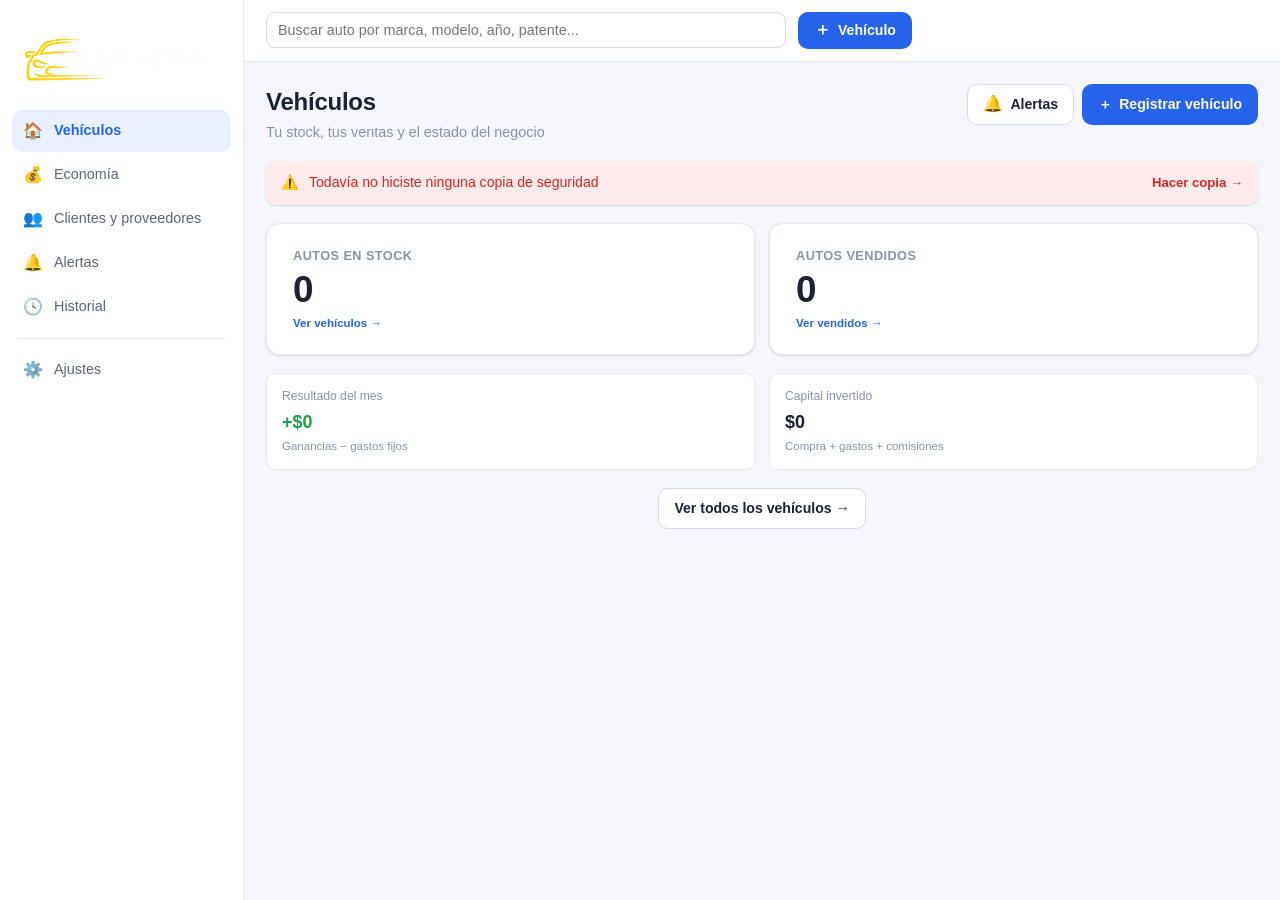
==== PaginaToto-CODIGO-FUENTE/index.html @ 807bdf0d "Modo offline seguro para la version online (Supabase): usa datos locales cuando no hay red Resuelve " ====
<!DOCTYPE html>
<html lang="es">
<head>
  <meta charset="UTF-8" />
  <meta name="viewport" content="width=device-width, initial-scale=1.0, viewport-fit=cover" />
  <meta name="theme-color" content="#0f172a" />
  <title>PaginaToto — Gestión de compraventa de autos</title>
  <link rel="stylesheet" href="assets/styles.css?v=6" />
  <link rel="icon" href="data:image/svg+xml,%3Csvg xmlns='http://www.w3.org/2000/svg' viewBox='0 0 100 100'%3E%3Ctext y='.9em' font-size='90'%3E%F0%9F%9A%98%3C/text%3E%3C/svg%3E" />
</head>
<body>
  <noscript>Esta aplicación necesita JavaScript activado.</noscript>

  <script src="js/brand-logo.js?v=9"></script>
  <script src="js/store.js?v=9"></script>
  <script src="js/finance.js?v=9"></script>
  <script src="js/ui.js?v=9"></script>
  <script src="js/xlsx.js?v=9"></script>
  <script src="js/excel.js?v=9"></script>
  <script src="js/notify.js?v=9"></script>
  <script src="js/supabase.js?v=9"></script>
  <script src="js/auth.js?v=9"></script>
  <script src="js/sync.js?v=9"></script>
  <script src="js/forms.js?v=9"></script>
  <script src="js/views1.js?v=9"></script>
  <script src="js/views2.js?v=9"></script>
  <script src="js/app.js?v=9"></script>
</body>
</html>
---- PaginaToto-CODIGO-FUENTE/assets/styles.css ----
/* ============================================================================
 * PaginaToto — Hoja de estilos
 * Diseño limpio, moderno y responsive (2026). Light + dark automático.
 * ==========================================================================*/

:root {
  --c-bg: #f4f6fb;
  --c-surface: #ffffff;
  --c-surface-2: #f8fafc;
  --c-border: #e5e9f2;
  --c-border-strong: #d5dbe8;
  --c-text: #1a2233;
  --c-text-soft: #5b6577;
  --c-text-mute: #8a93a6;
  --c-primary: #2563eb;
  --c-primary-dark: #1d4ed8;
  --c-primary-soft: #e8f0fe;
  --c-success: #16a34a;
  --c-success-soft: #e4f6ea;
  --c-danger: #dc2626;
  --c-danger-soft: #fdeaea;
  --c-warn: #d97706;
  --c-warn-soft: #fdf1e0;
  --c-info: #0891b2;
  --shadow-sm: 0 1px 2px rgba(16, 24, 40, .06), 0 1px 3px rgba(16, 24, 40, .08);
  --shadow-md: 0 4px 14px rgba(16, 24, 40, .08);
  --shadow-lg: 0 12px 40px rgba(16, 24, 40, .18);
  --radius: 14px;
  --radius-sm: 10px;
  --sidebar-w: 244px;
  --font: -apple-system, BlinkMacSystemFont, "Segoe UI", Roboto, "Helvetica Neue", Arial, sans-serif;
}

@media (prefers-color-scheme: dark) {
  :root {
    --c-bg: #0d1119;
    --c-surface: #161b26;
    --c-surface-2: #1c2230;
    --c-border: #262d3d;
    --c-border-strong: #333c50;
    --c-text: #e7ebf3;
    --c-text-soft: #a7b0c2;
    --c-text-mute: #7a8398;
    --c-primary: #4f8bff;
    --c-primary-dark: #3d78ec;
    --c-primary-soft: #1b2740;
    --c-success: #37c46b;
    --c-success-soft: #142a1e;
    --c-danger: #f2544c;
    --c-danger-soft: #2c1a1c;
    --c-warn: #eab04d;
    --c-warn-soft: #2c2416;
    --shadow-sm: 0 1px 2px rgba(0, 0, 0, .3);
    --shadow-md: 0 4px 14px rgba(0, 0, 0, .35);
    --shadow-lg: 0 12px 40px rgba(0, 0, 0, .5);
  }
}

* { box-sizing: border-box; }
[hidden] { display: none !important; }
html, body { margin: 0; padding: 0; }
body {
  font-family: var(--font);
  background: var(--c-bg);
  color: var(--c-text);
  font-size: 14.5px;
  line-height: 1.5;
  -webkit-font-smoothing: antialiased;
}
a { color: inherit; text-decoration: none; }
h1, h2, h3, h4 { margin: 0; font-weight: 650; letter-spacing: -.01em; }
h1 { font-size: 1.5rem; }
h3 { font-size: 1.05rem; }
h4 { font-size: .95rem; }
p { margin: 0; }
code { font-family: ui-monospace, SFMono-Regular, Menlo, monospace; background: var(--c-surface-2); padding: 1px 5px; border-radius: 5px; font-size: .85em; }
img { max-width: 100%; display: block; }

/* ============================ Layout shell ========================= */
.app-shell { display: flex; min-height: 100vh; }
.content-col { flex: 1; min-width: 0; display: flex; flex-direction: column; }

.sidebar {
  width: var(--sidebar-w);
  flex-shrink: 0;
  background: var(--c-surface);
  border-right: 1px solid var(--c-border);
  padding: 18px 12px;
  position: sticky;
  top: 0;
  height: 100vh;
  overflow-y: auto;
  display: flex;
  flex-direction: column;
}
.brand { display: flex; align-items: center; gap: 10px; padding: 6px 8px 18px; }
.brand-logo-img { display: block; width: 100%; max-width: 190px; height: auto; }

.nav { display: flex; flex-direction: column; gap: 2px; }
.nav-divider { height: 1px; background: var(--c-border); margin: 8px 6px; }
.nav-item {
  display: flex; align-items: center; gap: 11px;
  padding: 9px 11px; border-radius: var(--radius-sm);
  color: var(--c-text-soft); font-weight: 500; font-size: .9rem;
  transition: background .12s, color .12s;
  position: relative;
}
.nav-item:hover { background: var(--c-surface-2); color: var(--c-text); }
.nav-item.is-active { background: var(--c-primary-soft); color: var(--c-primary); font-weight: 620; }
.nav-icon { font-size: 1rem; width: 20px; text-align: center; }
.nav-badge {
  margin-left: auto; background: var(--c-danger); color: #fff;
  font-size: .68rem; font-weight: 700; min-width: 18px; height: 18px;
  border-radius: 9px; display: flex; align-items: center; justify-content: center; padding: 0 4px;
}

.sidebar-backdrop { display: none; }

/* ============================== Topbar ============================= */
.topbar {
  display: flex; align-items: center; gap: 12px;
  padding: 12px 22px;
  background: var(--c-surface);
  border-bottom: 1px solid var(--c-border);
  position: sticky; top: 0; z-index: 20;
}
.menu-toggle { display: none; }
.topbar-brand { display: none; height: 30px; width: auto; }
.topbar-search-wrap { flex: 1; max-width: 520px; }
.topbar-search { width: 100%; }
.btn-add-top span:first-child { font-size: 1.05rem; line-height: 1; }

/* ===================== Barra inferior (celular) ==================== */
.bottomnav { display: none; }

.main { padding: 22px; flex: 1; }
.page { max-width: 1180px; margin: 0 auto; display: flex; flex-direction: column; gap: 18px; }
/* Economía: aprovecha más ancho que el resto de las pantallas (sidebar +
   margen cómodo + contenido amplio), sin afectar el resto de la app. */
.page.page-economia { max-width: 1600px; }
.page-economia .tab-panel .page { max-width: none; margin: 0; }
.page-head { display: flex; align-items: flex-start; justify-content: space-between; gap: 16px; flex-wrap: wrap; }
.page-sub { color: var(--c-text-mute); font-size: .9rem; margin-top: 2px; }
.page-head-actions { display: flex; align-items: center; gap: 8px; flex-wrap: wrap; }

/* Botón de acceso rápido a Alertas (Inicio) */
.btn-alertas { position: relative; gap: 7px; }
.btn-alertas-ico { font-size: 1rem; line-height: 1; }
.btn-alertas.has-alerts { border-color: var(--c-danger); color: var(--c-danger); }
.btn-alertas.has-alerts:hover { background: var(--c-danger-soft); }
.btn-alertas-badge {
  background: var(--c-danger); color: #fff; font-size: .7rem; font-weight: 800;
  min-width: 18px; height: 18px; border-radius: 9px; padding: 0 5px;
  display: inline-flex; align-items: center; justify-content: center;
}

/* ============================== Botones =========================== */
.btn {
  display: inline-flex; align-items: center; gap: 7px; justify-content: center;
  border: 1px solid transparent; border-radius: 10px;
  padding: 9px 15px; font-size: .88rem; font-weight: 600; font-family: inherit;
  cursor: pointer; transition: background .12s, border-color .12s, transform .05s, opacity .12s;
  white-space: nowrap;
}
.btn:active { transform: translateY(1px); }
.btn-primary { background: var(--c-primary); color: #fff; }
.btn-primary:hover { background: var(--c-primary-dark); }
.btn-ghost { background: var(--c-surface); border-color: var(--c-border-strong); color: var(--c-text); }
.btn-ghost:hover { background: var(--c-surface-2); }
.btn-danger { background: var(--c-danger); color: #fff; }
.btn-danger:hover { filter: brightness(.94); }
.btn-danger-ghost { background: var(--c-surface); border-color: var(--c-border-strong); color: var(--c-danger); }
.btn-danger-ghost:hover { background: var(--c-danger-soft); }
.btn-sm { padding: 6px 11px; font-size: .82rem; border-radius: 8px; }
.icon-btn {
  background: transparent; border: none; cursor: pointer; font-size: 1.2rem;
  color: var(--c-text-soft); padding: 6px; border-radius: 8px; line-height: 1;
}
.icon-btn:hover { background: var(--c-surface-2); }
.mini-btn {
  border: 1px solid var(--c-border-strong); background: var(--c-surface);
  border-radius: 7px; padding: 3px 7px; font-size: .78rem; cursor: pointer; color: var(--c-text-soft);
}
.mini-btn:hover { background: var(--c-surface-2); color: var(--c-text); }
.mini-tag { font-size: .72rem; color: var(--c-primary); font-weight: 600; }
.row-btns { display: flex; gap: 6px; flex-wrap: wrap; }
.center { text-align: center; }

/* ============================== Cards ============================= */
.card {
  background: var(--c-surface);
  border: 1px solid var(--c-border);
  border-radius: var(--radius);
  padding: 18px;
  box-shadow: var(--shadow-sm);
  display: flex; flex-direction: column; gap: 12px; min-width: 0;
}
.card-head { display: flex; align-items: center; justify-content: space-between; }
.card-actions-head { display: flex; align-items: center; justify-content: space-between; gap: 10px; flex-wrap: wrap; }
.info-card { background: var(--c-primary-soft); border-color: transparent; }
.count-tag { font-size: .78rem; color: var(--c-text-mute); background: var(--c-surface-2); padding: 2px 8px; border-radius: 20px; }

/* Resúmenes: selector de período compacto + tarjetas de acceso */
.resumen-period { display: flex; align-items: center; gap: 8px; }
.resumen-period-ico { font-size: 1rem; line-height: 1; flex-shrink: 0; }
.resumen-period select { max-width: 200px; }
.resumen-nav-card { flex-direction: row; align-items: center; gap: 14px; cursor: pointer; transition: border-color .12s, background .12s; }
.resumen-nav-card:hover { border-color: var(--c-primary); background: var(--c-surface-2); }
.resumen-nav-ico { font-size: 1.6rem; flex-shrink: 0; line-height: 1; }
.resumen-nav-body { display: flex; flex-direction: column; gap: 2px; }
.resumen-nav-body strong { font-size: .96rem; }
.resumen-nav-body span { font-size: .82rem; color: var(--c-text-mute); }

/* Economía: menú de módulos en tarjetas grandes */
.module-grid { gap: 14px; }
.module-card {
  min-height: 138px; align-items: center; justify-content: center; text-align: center;
  gap: 8px; cursor: pointer; transition: border-color .12s, background .12s, transform .05s;
}
.module-card:hover { border-color: var(--c-primary); background: var(--c-surface-2); }
.module-card:active { transform: scale(.98); }
.module-card-ico { font-size: 2rem; line-height: 1; }
.module-card-title { font-size: 1rem; }
.module-card-desc { font-size: .8rem; color: var(--c-text-mute); }

.grid-2 { display: grid; grid-template-columns: 1fr 1fr; gap: 14px; }
.grid-3 { display: grid; grid-template-columns: repeat(3, 1fr); gap: 14px; }

/* ============================ Stat cards ========================= */
.stat-grid { display: grid; grid-template-columns: repeat(4, 1fr); gap: 14px; }
.stat-grid-4 { grid-template-columns: repeat(4, 1fr); }
.stat-card {
  background: var(--c-surface); border: 1px solid var(--c-border); border-radius: var(--radius);
  padding: 16px; display: flex; gap: 13px; align-items: center; box-shadow: var(--shadow-sm);
}
.stat-icon {
  width: 42px; height: 42px; border-radius: 11px; flex-shrink: 0;
  background: var(--c-primary-soft); display: flex; align-items: center; justify-content: center;
}
.stat-icon::after { font-size: 1.15rem; }
.icon-car::after { content: "🚗"; }
.icon-cash::after { content: "💰"; }
.icon-check::after { content: "✅"; }
.icon-trend::after { content: "📈"; }
.stat-body { display: flex; flex-direction: column; min-width: 0; }
.stat-label { font-size: .78rem; color: var(--c-text-mute); font-weight: 500; }
.stat-value { font-size: 1.32rem; font-weight: 700; letter-spacing: -.02em; }
.stat-sub { font-size: .74rem; color: var(--c-text-mute); }

.mini-stat {
  background: var(--c-surface); border: 1px solid var(--c-border); border-radius: var(--radius-sm);
  padding: 13px 15px; display: flex; flex-direction: column; gap: 3px;
}
.mini-stat-label { font-size: .76rem; color: var(--c-text-mute); }
.mini-stat-value { font-size: 1.12rem; font-weight: 700; }
.mini-stat-sub { font-size: .72rem; color: var(--c-text-mute); }

.pos { color: var(--c-success); }
.neg { color: var(--c-danger); }
.muted { color: var(--c-text-mute); }
.strong { font-weight: 700; }

/* ==================== Economía: dashboard financiero ============== */
.econ-hero {
  background: var(--c-surface); border: 1px solid var(--c-border); border-radius: var(--radius);
  padding: 22px 26px; box-shadow: var(--shadow-sm);
  display: flex; flex-direction: column; gap: 4px;
}
.econ-hero-label { font-size: .8rem; color: var(--c-text-mute); font-weight: 650; text-transform: uppercase; letter-spacing: .03em; }
.econ-hero-value { font-size: 2.3rem; font-weight: 800; letter-spacing: -.02em; line-height: 1.15; }
.econ-hero-sub { font-size: .8rem; color: var(--c-text-mute); margin-top: 2px; }
.econ-hero-link { cursor: pointer; transition: border-color .12s, background .12s; }
.econ-hero-link:hover { border-color: var(--c-primary); background: var(--c-surface-2); }

.perf-list { display: flex; flex-direction: column; }
.perf-row { display: flex; align-items: center; gap: 12px; padding: 10px 2px; border-bottom: 1px solid var(--c-border); }
.perf-row:last-child { border-bottom: none; }
.perf-label { flex: 0 0 148px; font-size: .82rem; color: var(--c-text-mute); }
.perf-name { flex: 1; min-width: 0; font-weight: 650; font-size: .92rem; color: var(--c-primary); overflow: hidden; text-overflow: ellipsis; white-space: nowrap; }
.perf-value { flex: 0 0 auto; font-weight: 700; font-size: .95rem; text-align: right; white-space: nowrap; }

/* ============================== Toolbar ========================== */
.toolbar { display: flex; gap: 10px; align-items: center; flex-wrap: wrap; }
.toolbar-search { flex: 1; min-width: 200px; }
.search-input { width: 100%; }
.toolbar-actions { display: flex; gap: 8px; }
.sort-select { min-width: 150px; }

.filters-panel {
  background: var(--c-surface); border: 1px solid var(--c-border); border-radius: var(--radius);
  padding: 16px; box-shadow: var(--shadow-sm); display: flex; flex-direction: column; gap: 12px;
}
.filters-grid { display: grid; grid-template-columns: repeat(4, 1fr); gap: 12px; }
.filter-field { display: flex; flex-direction: column; gap: 4px; }
.filter-label { font-size: .74rem; color: var(--c-text-mute); font-weight: 500; }

/* =========================== Vehicle list ======================= */
.vehicle-list { display: flex; flex-direction: column; }
.vehicle-row {
  display: flex; align-items: center; gap: 13px; padding: 12px 6px;
  border-bottom: 1px solid var(--c-border); transition: background .1s;
}
.vehicle-row:last-child { border-bottom: none; }
.vehicle-row:hover { background: var(--c-surface-2); }
.row-thumb {
  width: 58px; height: 44px; border-radius: 9px; overflow: hidden; flex-shrink: 0;
  background: var(--c-surface-2); display: flex; align-items: center; justify-content: center;
}
.row-thumb img { width: 100%; height: 100%; object-fit: cover; }
.row-thumb.no-photo span { font-size: 1.2rem; opacity: .5; }
.row-main { flex: 1; min-width: 0; }
.row-title-line { display: flex; align-items: center; gap: 8px; }
.row-name { font-weight: 620; font-size: .96rem; white-space: nowrap; overflow: hidden; text-overflow: ellipsis; }
.row-meta { display: flex; gap: 10px; font-size: .78rem; color: var(--c-text-mute); flex-wrap: wrap; margin-top: 2px; }
.row-alert { color: var(--c-warn); font-weight: 600; }
.row-right { text-align: right; display: flex; flex-direction: column; gap: 2px; flex-shrink: 0; }
.row-patente {
  font-family: ui-monospace, monospace; font-size: .8rem; letter-spacing: .04em;
  background: var(--c-surface-2); padding: 2px 7px; border-radius: 6px; color: var(--c-text-soft);
}
.row-ganancia { font-weight: 700; font-size: .92rem; }
.row-inversion { font-weight: 600; font-size: .88rem; color: var(--c-text-soft); }

/* ============================== Badges ========================== */
.badge {
  display: inline-flex; align-items: center; font-size: .72rem; font-weight: 650;
  padding: 3px 9px; border-radius: 20px; white-space: nowrap;
}
.badge-stock { background: var(--c-primary-soft); color: var(--c-primary); }
.badge-reservado { background: var(--c-warn-soft); color: var(--c-warn); }
.badge-vendido { background: var(--c-success-soft); color: var(--c-success); }
.badge-ok { background: var(--c-success-soft); color: var(--c-success); }
.badge-warn { background: var(--c-warn-soft); color: var(--c-warn); }
.badge-danger { background: var(--c-danger-soft); color: var(--c-danger); }
.badge-neutral { background: var(--c-surface-2); color: var(--c-text-soft); }
.pill {
  display: inline-flex; align-items: center; font-size: .72rem; font-weight: 600;
  padding: 2px 8px; border-radius: 6px; background: var(--c-surface-2); color: var(--c-text-soft);
}
.pill-ok { background: var(--c-success-soft); color: var(--c-success); }
.pill-warn { background: var(--c-warn-soft); color: var(--c-warn); }
.pill-danger { background: var(--c-danger-soft); color: var(--c-danger); }
.pill-info { background: var(--c-primary-soft); color: var(--c-primary); }

/* =========================== Vehicle detail ==================== */
.detail-head { display: flex; flex-direction: column; gap: 14px; }
.back-link { color: var(--c-text-mute); font-size: .85rem; font-weight: 500; }
.back-link:hover { color: var(--c-text); }
.detail-head-main { display: flex; gap: 16px; align-items: center; }
.detail-hero-photo {
  width: 120px; height: 90px; border-radius: 12px; overflow: hidden; flex-shrink: 0;
  background: var(--c-surface-2); display: flex; align-items: center; justify-content: center; cursor: pointer;
}
.detail-hero-photo img { width: 100%; height: 100%; object-fit: cover; }
.detail-hero-photo.no-photo span { font-size: 2rem; opacity: .4; }
.detail-titles { min-width: 0; }
.detail-titles h1 { margin-bottom: 4px; overflow-wrap: break-word; }
.detail-sub { display: flex; align-items: center; gap: 8px; flex-wrap: wrap; margin-top: 6px; }
.detail-patente { display: inline-block; font-family: ui-monospace, monospace; background: var(--c-surface-2); padding: 3px 9px; border-radius: 7px; font-size: .82rem; color: var(--c-text-mute); }
.detail-actions { display: flex; align-items: center; gap: 8px; flex-wrap: wrap; }

.detail-invest { display: flex; flex-direction: column; gap: 2px; }
.detail-invest-value { font-size: 1.7rem; font-weight: 750; line-height: 1.1; }
.detail-invest-label { font-size: .82rem; color: var(--c-text-mute); }

/* menú "⋯" de acciones secundarias de la ficha */
.more-menu-wrap { position: relative; }
.more-btn { font-size: 1.2rem; line-height: 1; padding: 8px 12px; border: 1px solid var(--c-border-strong); border-radius: var(--radius-sm); }
.more-menu {
  position: absolute; right: 0; top: calc(100% + 6px); z-index: 40;
  min-width: 190px; background: var(--c-surface); border: 1px solid var(--c-border);
  border-radius: var(--radius-sm); box-shadow: var(--shadow-md, 0 10px 30px rgba(0,0,0,.18));
  display: flex; flex-direction: column; padding: 6px; gap: 2px;
}
.more-menu-item {
  text-align: left; padding: 9px 11px; border-radius: 7px; font-size: .88rem;
  color: var(--c-text); background: transparent; white-space: nowrap;
}
.more-menu-item:hover { background: var(--c-surface-2); }
.more-menu-item.is-danger { color: var(--c-danger); }

/* checklist en modo lectura (Resumen) */
.checklist-glance { display: grid; grid-template-columns: repeat(2, 1fr); gap: 6px 14px; }
.checklist-glance-item { display: flex; align-items: center; gap: 7px; font-size: .86rem; color: var(--c-text-soft); }
.checklist-glance-item.is-ok { color: var(--c-success); }
.checklist-glance-item span:first-child { width: 16px; text-align: center; flex-shrink: 0; }

/* página de registrar / editar vehículo */
.vehicle-form-page { max-width: 760px; }
.vehicle-form-page h1 { margin: 2px 0 4px; }
.form-actions { display: flex; justify-content: flex-end; gap: 10px; }
.detail-alerts { display: flex; flex-direction: column; gap: 6px; }
.alert-line {
  display: flex; align-items: center; gap: 9px; font-size: .85rem;
  padding: 9px 13px; border-radius: 10px; background: var(--c-surface-2);
}
.alert-warn { background: var(--c-warn-soft); color: var(--c-warn); }
.alert-danger { background: var(--c-danger-soft); color: var(--c-danger); }
.alert-info { background: var(--c-primary-soft); color: var(--c-primary); }

.kpi-row { display: grid; grid-template-columns: repeat(4, 1fr); gap: 12px; }
.kpi {
  background: var(--c-surface); border: 1px solid var(--c-border); border-radius: var(--radius-sm);
  padding: 13px 15px; display: flex; flex-direction: column; gap: 3px;
}
.kpi-label { font-size: .74rem; color: var(--c-text-mute); }
.kpi-value { font-size: 1.16rem; font-weight: 700; }
.kpi-sub { font-size: .74rem; color: var(--c-text-mute); }

/* =============================== Tabs ========================== */
.tabs {
  display: flex; gap: 4px; border-bottom: 1px solid var(--c-border);
  overflow-x: auto; scrollbar-width: none;
  /* Sombra a los costados que indica "hay más pestañas" — solo aparece
     cuando realmente hay contenido oculto a ese lado (truco de scroll con
     background-attachment: local/scroll), sin JS ni medir nada. */
  background:
    linear-gradient(to right, var(--c-bg) 30%, rgba(0,0,0,0)) left,
    linear-gradient(to left, var(--c-bg) 30%, rgba(0,0,0,0)) right,
    linear-gradient(to right, rgba(0,0,0,.16), rgba(0,0,0,0)) left,
    linear-gradient(to left, rgba(0,0,0,.16), rgba(0,0,0,0)) right;
  background-repeat: no-repeat;
  background-size: 26px 100%, 26px 100%, 12px 100%, 12px 100%;
  background-attachment: local, local, scroll, scroll;
}
.tabs::-webkit-scrollbar { display: none; }
.tab {
  background: transparent; border: none; cursor: pointer; font-family: inherit;
  padding: 10px 13px; font-size: .86rem; font-weight: 550; color: var(--c-text-mute);
  border-bottom: 2px solid transparent; white-space: nowrap;
}
.tab:hover { color: var(--c-text); }
.tab.is-active { color: var(--c-primary); border-bottom-color: var(--c-primary); font-weight: 650; }
.tab-panel { display: flex; flex-direction: column; gap: 16px; min-width: 0; }

/* ============================ Data list ======================= */
.data-list { display: flex; flex-direction: column; min-width: 0; }
.data-row { display: flex; justify-content: space-between; gap: 16px; padding: 8px 0; border-bottom: 1px dashed var(--c-border); font-size: .9rem; min-width: 0; }
.data-row:last-child { border-bottom: none; }
.data-k { color: var(--c-text-mute); flex: 0 0 auto; max-width: 42%; overflow-wrap: break-word; }
.data-v { font-weight: 550; text-align: right; flex: 1; min-width: 0; overflow-wrap: break-word; }

.invest-summary, .cuotas-summary, .sale-preview {
  display: flex; gap: 22px; flex-wrap: wrap; background: var(--c-surface-2);
  padding: 13px 16px; border-radius: 10px;
}
.invest-summary > div, .cuotas-summary > div { display: flex; flex-direction: column; }
.invest-summary span, .cuotas-summary span { font-size: .74rem; color: var(--c-text-mute); }
.invest-summary strong, .cuotas-summary strong { font-size: 1rem; }
.invest-total strong { color: var(--c-primary); }
.sale-preview { flex-direction: column; gap: 6px; }
.sale-preview-row { display: flex; justify-content: space-between; font-size: .9rem; }

/* ============================= Tables ========================= */
.table-wrap { overflow-x: auto; border: 1px solid var(--c-border); border-radius: var(--radius-sm); }
.data-table { width: 100%; border-collapse: collapse; font-size: .86rem; }
.data-table th {
  text-align: left; padding: 10px 12px; background: var(--c-surface-2);
  font-weight: 600; color: var(--c-text-soft); font-size: .78rem; white-space: nowrap;
  position: sticky; top: 0;
}
.data-table td { padding: 10px 12px; border-top: 1px solid var(--c-border); white-space: nowrap; }
.data-table tbody tr:hover { background: var(--c-surface-2); }
.clickable-row { cursor: pointer; }
.cell-name { font-weight: 600; }
.finance-table td { white-space: nowrap; }
.obs-cell, .obs-text { white-space: normal; max-width: 340px; }
.obs-text { color: var(--c-text-soft); }

/* ============================= Forms ========================= */
.form-grid { display: flex; flex-direction: column; gap: 14px; }
.form-section-title { font-weight: 650; font-size: .82rem; text-transform: uppercase; letter-spacing: .05em; color: var(--c-text-mute); margin-top: 4px; }
.form-help { font-size: .8rem; color: var(--c-text-mute); }
.field { display: flex; flex-direction: column; gap: 5px; }
.field-label { font-size: .8rem; font-weight: 550; color: var(--c-text-soft); }
.field-hint { font-size: .74rem; color: var(--c-text-mute); }
.input {
  width: 100%; font-family: inherit; font-size: .9rem; color: var(--c-text);
  background: var(--c-surface); border: 1px solid var(--c-border-strong);
  border-radius: 9px; padding: 9px 11px; transition: border-color .12s, box-shadow .12s;
}
.input:focus { outline: none; border-color: var(--c-primary); box-shadow: 0 0 0 3px var(--c-primary-soft); }
.textarea { resize: vertical; min-height: 62px; }
.select { appearance: none; background-image: url("data:image/svg+xml,%3Csvg xmlns='http://www.w3.org/2000/svg' width='12' height='12' viewBox='0 0 12 12'%3E%3Cpath fill='%238a93a6' d='M3 4.5L6 8l3-3.5z'/%3E%3C/svg%3E"); background-repeat: no-repeat; background-position: right 10px center; padding-right: 28px; }
.money-group { display: flex; gap: 8px; }
.money-input { flex: 1; }
.moneda-select { max-width: 150px; }
.inline-fields { display: flex; gap: 10px; flex-wrap: wrap; align-items: flex-end; }
.inline-fields .field { flex: 1; min-width: 120px; }
.check-grid { display: grid; grid-template-columns: repeat(2, 1fr); gap: 8px; }
.check-item, .check-inline { display: flex; align-items: center; gap: 8px; font-size: .88rem; cursor: pointer; }
.check-item { background: var(--c-surface-2); padding: 8px 11px; border-radius: 8px; }
.check-item input, .check-inline input { width: 16px; height: 16px; accent-color: var(--c-primary); }

/* Photo picker */

.trade-in-box { border: 1px solid var(--c-border); border-radius: 10px; padding: 14px; display: flex; flex-direction: column; gap: 12px; background: var(--c-surface-2); }
.cuotas-builder { display: flex; flex-direction: column; gap: 8px; }
.cuota-row { display: flex; gap: 8px; align-items: center; flex-wrap: wrap; padding: 8px; background: var(--c-surface-2); border-radius: 8px; }
.cuota-num { font-size: .8rem; font-weight: 600; color: var(--c-text-soft); min-width: 60px; }
.cuota-total { font-weight: 600; font-size: .9rem; padding-top: 6px; }
.doc-options { display: flex; gap: 8px; flex-wrap: wrap; }
.doc-opt {
  border: 1px solid var(--c-border-strong); background: var(--c-surface); border-radius: 9px;
  padding: 9px 14px; cursor: pointer; font-family: inherit; font-size: .86rem; color: var(--c-text-soft);
}
.doc-opt.is-active { border-color: var(--c-primary); background: var(--c-primary-soft); color: var(--c-primary); font-weight: 600; }

/* ============================= Modal ======================== */
body.modal-open { overflow: hidden; }
.modal-overlay {
  position: fixed; inset: 0; background: rgba(15, 23, 42, .55); backdrop-filter: blur(2px);
  display: flex; align-items: flex-start; justify-content: center; padding: 40px 16px;
  z-index: 100; opacity: 0; transition: opacity .2s; overflow-y: auto;
}
.modal-overlay.show { opacity: 1; }
.modal {
  background: var(--c-surface); border-radius: 16px; width: 100%; max-width: 560px;
  box-shadow: var(--shadow-lg); transform: translateY(12px); transition: transform .2s;
  display: flex; flex-direction: column; max-height: calc(100vh - 80px);
}
.modal-overlay.show .modal { transform: translateY(0); }
.modal-sm { max-width: 400px; }
.modal-lg { max-width: 780px; }
.modal-head { display: flex; align-items: center; justify-content: space-between; padding: 16px 18px; border-bottom: 1px solid var(--c-border); }
.modal-title { font-size: 1.05rem; }
.modal-body { padding: 18px; overflow-y: auto; }
.modal-foot { padding: 14px 18px; border-top: 1px solid var(--c-border); display: flex; justify-content: flex-end; gap: 9px; }
.confirm-text { font-size: .92rem; color: var(--c-text-soft); }


/* ============================= Toasts ====================== */
.toast-wrap { position: fixed; bottom: 20px; left: 50%; transform: translateX(-50%); display: flex; flex-direction: column; gap: 8px; z-index: 200; align-items: center; }
.toast {
  background: var(--c-text); color: var(--c-bg); padding: 10px 18px; border-radius: 10px;
  font-size: .86rem; font-weight: 550; box-shadow: var(--shadow-lg);
  opacity: 0; transform: translateY(10px); transition: opacity .25s, transform .25s;
}
.toast.show { opacity: 1; transform: translateY(0); }
.toast-success { background: var(--c-success); color: #fff; }
.toast-error { background: var(--c-danger); color: #fff; }

/* ============================= Charts ====================== */

/* ============================= Timeline =================== */
.timeline { display: flex; flex-direction: column; }
.tl-item { display: flex; gap: 13px; padding: 12px 6px; border-bottom: 1px solid var(--c-border); cursor: pointer; }
.tl-item:hover { background: var(--c-surface-2); }
.tl-item:last-child { border-bottom: none; }
.tl-icon { width: 34px; height: 34px; border-radius: 9px; background: var(--c-surface-2); display: flex; align-items: center; justify-content: center; flex-shrink: 0; }
.tl-body { flex: 1; min-width: 0; }
.tl-title { display: flex; justify-content: space-between; gap: 12px; font-weight: 550; font-size: .9rem; }
.tl-title span:first-child { min-width: 0; overflow-wrap: break-word; }
.tl-monto { font-weight: 700; white-space: nowrap; }
.tl-meta { font-size: .78rem; color: var(--c-text-mute); display: flex; gap: 6px; flex-wrap: wrap; margin-top: 2px; }

/* ============================ Segmented =================== */
.seg-control { display: inline-flex; background: var(--c-surface-2); border-radius: 10px; padding: 3px; gap: 2px; flex-wrap: wrap; }
.seg-control.wrap { display: flex; }
.seg {
  border: none; background: transparent; font-family: inherit; font-size: .84rem; font-weight: 550;
  padding: 7px 13px; border-radius: 8px; cursor: pointer; color: var(--c-text-soft);
}
.seg.is-active { background: var(--c-surface); color: var(--c-text); box-shadow: var(--shadow-sm); font-weight: 650; }
.range-box { background: var(--c-surface); border: 1px solid var(--c-border); border-radius: var(--radius-sm); padding: 14px; }
.vs { font-weight: 700; color: var(--c-text-mute); align-self: center; }
.cmp-result { margin-top: 14px; }

/* ========================= Highlights ==================== */
.highlight-grid { }
.highlight { gap: 4px; }
.highlight-label { font-size: .76rem; color: var(--c-text-mute); font-weight: 500; }
.highlight-name { font-weight: 650; font-size: .95rem; color: var(--c-primary); }
.highlight-value { font-size: 1.1rem; font-weight: 700; }
.highlight-sub { font-size: .76rem; color: var(--c-text-mute); }

/* ===================== Comparación dólar ================= */
.cmp-dollar-result { display: flex; flex-direction: column; gap: 16px; }
.cmp-main { border-left: 4px solid var(--c-border-strong); }
.cmp-main.is-pos { border-left-color: var(--c-success); }
.cmp-main.is-neg { border-left-color: var(--c-danger); }
.cmp-grid { display: grid; grid-template-columns: repeat(3, 1fr); gap: 12px; }
.cmp-item { display: flex; flex-direction: column; gap: 3px; background: var(--c-surface-2); padding: 11px 13px; border-radius: 10px; }
.cmp-item-label { font-size: .74rem; color: var(--c-text-mute); }
.cmp-item-value { font-size: 1.05rem; font-weight: 700; }
.cmp-item-note { font-size: .68rem; color: var(--c-text-mute); }
.cmp-item-tag { font-size: .64rem; text-transform: uppercase; letter-spacing: .04em; font-weight: 700; padding: 1px 6px; border-radius: 5px; align-self: flex-start; }
.cmp-breakdown { display: flex; gap: 14px; flex-wrap: wrap; align-items: baseline; background: var(--c-surface-2); padding: 10px 13px; border-radius: 9px; font-size: .85rem; color: var(--c-text-soft); }
.cmp-breakdown strong { color: var(--c-text); }
.tag-histórico { background: var(--c-surface); color: var(--c-text-mute); border: 1px solid var(--c-border); }
.tag-calculado { background: var(--c-primary-soft); color: var(--c-primary); }
.tag-ingresado { background: var(--c-warn-soft); color: var(--c-warn); }
.cmp-verdict { display: flex; align-items: center; gap: 10px; padding: 12px 15px; border-radius: 10px; font-size: .95rem; font-weight: 600; }
.cmp-verdict.pos { background: var(--c-success-soft); color: var(--c-success); }
.cmp-verdict.neg { background: var(--c-danger-soft); color: var(--c-danger); }
.cmp-verdict-tag { font-weight: 800; letter-spacing: .04em; }
.cmp-formula { font-size: .82rem; color: var(--c-text-soft); background: var(--c-surface-2); padding: 10px 12px; border-radius: 9px; }
.cmp-formula code { background: var(--c-surface); }
.cmp-two-col { display: grid; grid-template-columns: 1fr 1fr; gap: 16px; }
.cmp-col h4 { margin-bottom: 8px; color: var(--c-text-soft); }
.cmp-explain { background: var(--c-surface-2); border-radius: 10px; padding: 12px 14px; font-size: .84rem; color: var(--c-text-soft); }
.cmp-explain ul { margin: 6px 0 0; padding-left: 18px; }
.cmp-explain li { margin-bottom: 4px; }
.cmp-two-col .cmp-col { background: var(--c-surface-2); padding: 12px; border-radius: 10px; }

/* ==================== Historial de comparaciones dólar ============= */
.cmp-hist-item {
  display: flex; align-items: center; gap: 13px; padding: 12px 6px;
  border-bottom: 1px solid var(--c-border); transition: background .1s;
}
.cmp-hist-item:last-child { border-bottom: none; }
.cmp-hist-item:hover { background: var(--c-surface-2); }
.cmp-hist-main { flex: 1; min-width: 0; display: flex; flex-direction: column; gap: 4px; }
.cmp-hist-top { display: flex; align-items: baseline; justify-content: space-between; gap: 10px; }
.cmp-hist-result { font-weight: 700; font-size: .98rem; flex-shrink: 0; }
.cmp-hist-detail { display: flex; align-items: center; gap: 8px; font-size: .84rem; color: var(--c-text-soft); flex-wrap: wrap; }

/* ========================= Contact / trash =============== */
.contact-item { border-bottom: 1px solid var(--c-border); padding: 8px 0; }
.contact-item summary { display: flex; align-items: center; gap: 6px 12px; flex-wrap: wrap; cursor: pointer; font-size: .9rem; padding: 4px 0; list-style: none; }
.contact-item summary::-webkit-details-marker { display: none; }
.contact-item summary strong { min-width: 0; overflow-wrap: break-word; }
.contact-id { display: flex; align-items: center; gap: 6px 10px; flex-wrap: wrap; min-width: 0; flex: 1 1 180px; }
.contact-meta { display: flex; align-items: center; gap: 10px; margin-left: auto; flex-shrink: 0; }
.phone-actions { display: inline-flex; gap: 4px; flex-shrink: 0; }
.phone-action { width: 28px; height: 28px; font-size: .85rem; text-decoration: none; }
.contact-ops { display: flex; flex-direction: column; gap: 4px; padding: 8px 0 4px 12px; min-width: 0; }
.contact-op { display: flex; justify-content: space-between; gap: 12px; font-size: .84rem; padding: 6px 8px; border-radius: 7px; min-width: 0; }
.contact-op span:first-child { min-width: 0; overflow-wrap: break-word; }
.trash-item { flex-direction: row; align-items: center; justify-content: space-between; }
.trash-info { display: flex; flex-direction: column; min-width: 0; }
.trash-info strong { overflow-wrap: break-word; }
.danger-zone { border-color: var(--c-danger-soft); }

.export-row { display: flex; align-items: center; justify-content: space-between; padding: 10px 0; border-bottom: 1px solid var(--c-border); font-size: .9rem; }
.export-row:last-child { border-bottom: none; }

.excel-card { border: 1px solid var(--c-success); background: var(--c-success-soft); }
.excel-card h3 { color: var(--c-text); }
.excel-card .btn-excel { align-self: flex-start; font-size: .95rem; padding: 11px 20px; }
.excel-card .btn-excel span:first-child { font-size: 1.1rem; line-height: 1; }
.excel-card .form-help { margin-top: 2px; }
details.card > summary { cursor: pointer; list-style: none; }
details.card > summary::-webkit-details-marker { display: none; }
details.card[open] > summary { margin-bottom: 10px; }

.empty { text-align: center; padding: 40px 20px; color: var(--c-text-mute); display: flex; flex-direction: column; align-items: center; gap: 8px; }
.empty-icon { font-size: 2.4rem; }
.error-pre { background: var(--c-surface-2); padding: 12px; border-radius: 8px; font-size: .76rem; overflow-x: auto; white-space: pre-wrap; color: var(--c-danger); }
.hide-sm { display: inline; }

/* ============================ Responsive ================= */
@media (max-width: 1000px) {
  .stat-grid, .stat-grid-4 { grid-template-columns: repeat(2, 1fr); }
  .filters-grid { grid-template-columns: repeat(2, 1fr); }
  .grid-3 { grid-template-columns: 1fr 1fr; }
  .kpi-row { grid-template-columns: repeat(2, 1fr); }
  .cmp-grid { grid-template-columns: 1fr 1fr; }
}

@media (max-width: 760px) {
  .sidebar {
    position: fixed; left: 0; top: 0; bottom: 0; z-index: 60;
    transform: translateX(-100%); transition: transform .22s ease; height: 100%;
    box-shadow: var(--shadow-lg);
    padding-left: max(12px, env(safe-area-inset-left, 0px));
  }
  body.sidebar-open .sidebar { transform: translateX(0); }
  body.sidebar-open .sidebar-backdrop { display: block; position: fixed; inset: 0; background: rgba(0,0,0,.4); z-index: 55; }
  .main {
    padding: 14px;
    padding-left: max(14px, env(safe-area-inset-left, 0px));
    padding-right: max(14px, env(safe-area-inset-right, 0px));
  }
  .topbar {
    padding: 10px 14px;
    padding-left: max(14px, env(safe-area-inset-left, 0px));
    padding-right: max(14px, env(safe-area-inset-right, 0px));
  }
  .grid-2, .grid-3, .cmp-two-col, .cmp-grid { grid-template-columns: 1fr; }
  .kpi-row { grid-template-columns: 1fr 1fr; }
  .page-head { flex-direction: column; align-items: stretch; }
  .page-head > .btn { align-self: flex-start; }
  .page-head-actions { align-self: stretch; }
  .page-head-actions .btn { flex: 1; }
  /* En celular, Alertas ya está siempre visible en la barra inferior */
  .page-head-actions .btn-alertas { display: none; }
  .resumen-period select { max-width: none; }
  .check-grid { grid-template-columns: 1fr; }
  .modal-overlay { padding: 0; }
  .modal {
    max-width: 100%; border-radius: 16px 16px 0 0; margin-top: auto; max-height: 92vh;
    padding-left: env(safe-area-inset-left, 0px); padding-right: env(safe-area-inset-right, 0px);
  }
  .modal-overlay { align-items: flex-end; }
  .modal-foot { padding-bottom: calc(14px + env(safe-area-inset-bottom, 0px)); }
  .detail-head-main { flex-direction: column; align-items: flex-start; }
  .detail-actions { width: 100%; }
  .detail-actions .btn { flex: 1; }
  .detail-invest-value { font-size: 1.45rem; }
  .form-actions { flex-direction: column-reverse; }
  .form-actions .btn { width: 100%; }
  .checklist-glance { grid-template-columns: 1fr; }
  .hide-sm { display: none; }
  h1 { font-size: 1.3rem; }
  .filters-grid { grid-template-columns: 1fr; }

  /* Economía: hero y filas de rendimiento más cómodos en celular */
  .econ-hero { padding: 18px 18px; }
  .econ-hero-value { font-size: 1.7rem; }
  .perf-row { flex-wrap: wrap; row-gap: 2px; }
  .perf-label { flex: 1 1 100%; }
  .perf-name { flex: 1 1 auto; }

  /* Stat cards compactos en 2 columnas (menos scroll, más cómodo) */
  .stat-grid, .stat-grid-4 { grid-template-columns: repeat(2, 1fr); gap: 10px; }
  .stat-card { flex-direction: column; align-items: flex-start; gap: 8px; padding: 13px; }
  .stat-icon { width: 34px; height: 34px; border-radius: 9px; }
  .stat-icon::after { font-size: 1rem; }
  .stat-value { font-size: 1.12rem; }
  .stat-sub { font-size: .7rem; }
  .mini-stat { padding: 11px 12px; }
  .mini-stat-value { font-size: 1.02rem; }

  /* Filas de vehículo: nombre completo + precio/patente en su propia línea */
  .vehicle-row { gap: 10px; padding: 11px 4px; flex-wrap: wrap; align-items: flex-start; }
  .row-thumb { width: 46px; height: 40px; }
  .row-meta { gap: 5px 10px; }
  .row-name { white-space: normal; }
  .row-title-line { flex-wrap: wrap; gap: 6px; }
  .row-right {
    flex-direction: row; align-items: center; gap: 10px;
    width: 100%; padding-left: 56px; text-align: left; margin-top: 1px;
  }
  .row-ganancia, .row-inversion { font-size: .9rem; }

  /* Comparador de períodos: el "vs" sin línea propia */
  .card .inline-fields { gap: 8px; }
  .card .inline-fields .vs { align-self: center; margin: -2px 0; }

  /* --- Topbar más limpio en celular --- */
  .topbar { justify-content: space-between; }
  .topbar-search-wrap { display: none; }   /* el buscador vive en la pantalla de Inicio */
  .topbar-brand { display: block; }        /* el menú vive en la barra inferior */

  /* --- Barra de navegación inferior --- */
  .bottomnav {
    display: flex; position: fixed; left: 0; right: 0; bottom: 0; z-index: 50;
    background: var(--c-surface); border-top: 1px solid var(--c-border);
    padding: 3px max(2px, env(safe-area-inset-right, 0px)) calc(3px + env(safe-area-inset-bottom, 0px)) max(2px, env(safe-area-inset-left, 0px));
    box-shadow: 0 -2px 14px rgba(0, 0, 0, .07);
  }
  .bottomnav-item {
    flex: 1; display: flex; flex-direction: column; align-items: center; justify-content: center;
    gap: 3px; padding: 6px 2px 5px; min-height: 54px;
    border: none; background: none; font-family: inherit; cursor: pointer;
    color: var(--c-text-mute); font-size: .66rem; font-weight: 650;
    border-radius: 12px; position: relative; text-decoration: none;
    -webkit-tap-highlight-color: transparent;
  }
  .bottomnav-item.is-active { color: var(--c-primary); }
  .bottomnav-item:active { background: var(--c-surface-2); }
  .bottomnav-ico { font-size: 1.3rem; line-height: 1; }
  .bottomnav-lbl { line-height: 1; }
  .bottomnav-badge {
    position: absolute; top: 2px; left: calc(50% + 6px);
    background: var(--c-danger); color: #fff; font-size: .58rem; font-weight: 800;
    min-width: 15px; height: 15px; border-radius: 8px; padding: 0 3px;
    display: flex; align-items: center; justify-content: center;
  }

  /* deja lugar para la barra inferior */
  .main { padding-bottom: calc(96px + env(safe-area-inset-bottom, 0px)); }
  .toast-wrap { bottom: calc(92px + env(safe-area-inset-bottom, 0px)); }

  /* "☰ Menú": popover chico anclado arriba del botón (no una pantalla
     nueva ni el drawer lateral completo) */
  .bottomnav-item-wrap { flex: 1; display: flex; position: relative; }
  .bottomnav-menu {
    position: absolute; right: 2px; bottom: calc(100% + 10px); z-index: 65;
    min-width: 216px; max-width: calc(100vw - 24px);
    background: var(--c-surface); border: 1px solid var(--c-border);
    border-radius: 14px; box-shadow: var(--shadow-lg, 0 12px 32px rgba(0, 0, 0, .28));
    display: flex; flex-direction: column; padding: 6px; gap: 2px;
  }
  .bottomnav-menu-item {
    display: flex; align-items: center; gap: 12px;
    padding: 13px 14px; border-radius: 10px; font-size: .92rem; font-weight: 600;
    color: var(--c-text); text-decoration: none; white-space: nowrap;
    -webkit-tap-highlight-color: transparent;
  }
  .bottomnav-menu-item:hover, .bottomnav-menu-item:active { background: var(--c-surface-2); }
  .bottomnav-menu-ico { font-size: 1.15rem; width: 22px; text-align: center; flex-shrink: 0; }

  /* --- Controles más grandes y sin zoom al tocarlos (iOS) --- */
  .input, .select, .textarea { font-size: 16px; padding: 11px 12px; }
  .btn { padding: 11px 16px; }
  .btn-sm { padding: 9px 13px; font-size: .85rem; }
  .seg { padding: 10px 14px; font-size: .86rem; }
  .mini-btn { padding: 7px 10px; font-size: .82rem; }
  .tab { padding: 12px 14px; font-size: .9rem; }
  .icon-btn { padding: 9px; }
  .check-item, .check-inline { padding: 11px; font-size: .95rem; }
  .check-item input, .check-inline input { width: 20px; height: 20px; }
  .data-row { padding: 11px 0; font-size: .95rem; }
  .rem-check { width: 26px; height: 26px; }
  .rem-del { padding: 9px; }
  .excel-card .btn-excel { align-self: stretch; }
}

@media (max-width: 340px) {
  .stat-grid, .stat-grid-4 { grid-template-columns: 1fr; }
  .bottomnav-lbl { font-size: .6rem; }
}

@media print {
  .sidebar, .topbar, .detail-actions, .btn, .tabs { display: none !important; }
  body { background: #fff; }
  .card { box-shadow: none; border: 1px solid #ccc; break-inside: avoid; }
  .main { padding: 0; }
}

/* ================= Estadísticas dentro de Resúmenes ================= */
.stats-block-head {
  border-top: 1px solid var(--c-border);
  padding-top: 18px; margin-top: 2px;
  display: flex; flex-direction: column; gap: 2px;
}

/* ==================== Alertas & recordatorios ===================== */
.alertas-page .page-head .btn span:first-child { font-size: 1.05rem; line-height: 1; }

.alert-summary { display: flex; gap: 10px; flex-wrap: wrap; }
.summary-chip {
  display: inline-flex; align-items: center; gap: 8px;
  background: var(--c-surface); border: 1px solid var(--c-border);
  border-radius: 999px; padding: 8px 15px 8px 11px; box-shadow: var(--shadow-sm);
}
.summary-chip-ico { font-size: 1rem; line-height: 1; }
.summary-chip-n { font-weight: 800; font-size: 1.02rem; }
.summary-chip-lbl { font-size: .82rem; color: var(--c-text-soft); }
.summary-chip.chip-danger { background: var(--c-danger-soft); border-color: transparent; }
.summary-chip.chip-danger .summary-chip-n, .summary-chip.chip-danger .summary-chip-lbl { color: var(--c-danger); }
.summary-chip.chip-warn { background: var(--c-warn-soft); border-color: transparent; }
.summary-chip.chip-warn .summary-chip-n, .summary-chip.chip-warn .summary-chip-lbl { color: var(--c-warn); }
.summary-chip.chip-info { background: var(--c-primary-soft); border-color: transparent; }
.summary-chip.chip-info .summary-chip-n, .summary-chip.chip-info .summary-chip-lbl { color: var(--c-primary); }
.summary-chip.chip-neutral { background: var(--c-surface-2); }

.rem-group { gap: 12px; }
.rem-group-head { display: flex; align-items: center; gap: 10px; }
.rem-group-head h3 { flex: 1; }
.rem-group-overdue { border-left: 3px solid var(--c-danger); }
.rem-group-today { border-left: 3px solid var(--c-warn); }

.rem-list { display: flex; flex-direction: column; gap: 8px; }
.rem-item {
  display: flex; align-items: flex-start; gap: 11px;
  padding: 11px 12px; border-radius: var(--radius-sm);
  background: var(--c-surface-2); border: 1px solid transparent;
}
.rem-item.rem-overdue { background: var(--c-danger-soft); border-color: color-mix(in srgb, var(--c-danger) 22%, transparent); }
.rem-item.rem-today { background: var(--c-warn-soft); border-color: color-mix(in srgb, var(--c-warn) 22%, transparent); }
.rem-item.is-done { opacity: .6; }
.rem-item-body { flex: 1; min-width: 0; cursor: pointer; }
.rem-item-title { display: flex; align-items: center; gap: 8px; font-weight: 620; font-size: .92rem; }
.rem-item-name { overflow-wrap: anywhere; }
.rem-item.is-done .rem-item-name { text-decoration: line-through; }
.rem-ico { font-size: 1rem; flex-shrink: 0; }
.rem-item-meta { font-size: .77rem; color: var(--c-text-mute); margin-top: 3px; }
.rem-item.rem-overdue .rem-item-meta { color: var(--c-danger); font-weight: 600; }
.rem-item.rem-today .rem-item-meta { color: var(--c-warn); font-weight: 600; }
.rem-item-note { font-size: .8rem; color: var(--c-text-soft); margin-top: 4px; white-space: pre-wrap; }
.rem-check {
  flex-shrink: 0; width: 22px; height: 22px; margin-top: 1px; padding: 0;
  border: 1.5px solid var(--c-border-strong); border-radius: 7px;
  background: var(--c-surface); cursor: pointer; color: #fff; font-size: .78rem; font-weight: 800;
  display: flex; align-items: center; justify-content: center;
  transition: background .12s, border-color .12s;
}
.rem-check:hover { border-color: var(--c-primary); }
.rem-check.is-done { background: var(--c-success); border-color: var(--c-success); }
.rem-del { flex-shrink: 0; font-size: 1.15rem; align-self: center; }
.rem-done-box > summary { display: flex; align-items: center; gap: 8px; cursor: pointer; font-size: .92rem; list-style: none; font-weight: 600; }
.rem-done-box > summary::-webkit-details-marker { display: none; }
.rem-done-box[open] > summary { margin-bottom: 12px; }

/* Calendario mensual */
.rem-cal-card { gap: 14px; }
.rem-cal-head { display: flex; align-items: center; gap: 8px; width: 100%; max-width: 560px; margin: 0 auto; }
.rem-cal-head h3 { flex: 1; text-align: center; }
.rem-cal-grid { display: grid; grid-template-columns: repeat(7, 1fr); gap: 5px; width: 100%; max-width: 560px; margin: 0 auto; }
.rem-cal-dow { text-align: center; font-size: .72rem; font-weight: 700; color: var(--c-text-mute); padding: 2px 0; }
.rem-cal-cell {
  position: relative; aspect-ratio: 1 / 1; max-height: 78px; padding: 0;
  border: 1px solid var(--c-border); border-radius: 9px; background: var(--c-surface);
  cursor: pointer; color: var(--c-text); font-family: inherit;
  display: flex; flex-direction: column; align-items: center; justify-content: center; gap: 3px;
  transition: border-color .12s, background .12s;
}
.rem-cal-cell.is-empty { border: none; background: transparent; cursor: default; }
.rem-cal-cell:not(.is-empty):hover { border-color: var(--c-primary); }
.rem-cal-num { font-size: .82rem; font-weight: 550; }
.rem-cal-cell.is-today { background: var(--c-primary-soft); border-color: var(--c-primary); }
.rem-cal-cell.is-today .rem-cal-num { color: var(--c-primary); font-weight: 750; }
.rem-cal-cell.is-sel { outline: 2px solid var(--c-primary); outline-offset: 1px; }
.rem-cal-dot {
  min-width: 16px; height: 16px; padding: 0 4px; border-radius: 8px;
  background: var(--c-danger); color: #fff; font-size: .64rem; font-weight: 800;
  display: flex; align-items: center; justify-content: center;
}
.rem-cal-dot.is-done { background: var(--c-text-mute); }
.rem-cal-day { border-top: 1px solid var(--c-border); padding-top: 14px; margin-top: 2px; display: flex; flex-direction: column; gap: 10px; }
.rem-cal-day-head { display: flex; align-items: center; justify-content: space-between; gap: 10px; flex-wrap: wrap; }
.rem-cal-day-head .btn span:first-child { font-size: 1rem; line-height: 1; }

/* Avisos de vehículos (revisión) */
.veh-alert {
  display: flex; flex-direction: column; gap: 8px;
  padding: 12px 13px; border-radius: var(--radius-sm); background: var(--c-surface-2);
  transition: background .12s;
}
.veh-alert:hover { background: var(--c-primary-soft); }
.veh-alert-top { display: flex; align-items: center; gap: 9px; flex-wrap: wrap; }
.veh-alert-top strong { font-size: .92rem; min-width: 0; overflow-wrap: break-word; }
.veh-alert-lines { display: flex; flex-direction: column; gap: 5px; align-items: flex-start; }
.alrt { display: inline-flex; align-items: center; gap: 7px; font-size: .82rem; padding: 5px 10px; border-radius: 8px; }
.alrt-danger { background: var(--c-danger-soft); color: var(--c-danger); }
.alrt-warn { background: var(--c-warn-soft); color: var(--c-warn); }
.alrt-info { background: var(--c-primary-soft); color: var(--c-primary); }

@media (max-width: 760px) {
  .rem-cal-grid { gap: 3px; }
  .rem-cal-num { font-size: .76rem; }
  .rem-cal-cell { border-radius: 7px; gap: 1px; }
  .rem-cal-dot { min-width: 14px; height: 14px; font-size: .58rem; }
  .summary-chip { padding: 7px 12px 7px 9px; }
  .rem-item { padding: 10px; }
  .alertas-page .page-head .btn { align-self: flex-start; }
}

/* ==================== Ícono de auto (reemplaza fotos) ============== */
.car-icon { display: inline-flex; align-items: center; justify-content: center; width: 100%; height: 100%; color: var(--c-primary); }
.car-icon svg { width: 66%; height: 66%; }
.row-thumb { background: var(--c-primary-soft); display: flex; align-items: center; justify-content: center; }
.detail-hero-photo { background: var(--c-primary-soft); }
.detail-hero-photo .car-icon.big svg { width: 58%; height: 58%; }

/* ==================== Barra de copia de seguridad ================= */
.backup-bar {
  display: flex; align-items: center; gap: 10px;
  padding: 10px 14px; border-radius: var(--radius-sm);
  background: var(--c-surface); border: 1px solid var(--c-border);
  font-size: .88rem; box-shadow: var(--shadow-sm);
}
.backup-bar-txt { flex: 1; }
.backup-bar-cta { font-weight: 700; color: var(--c-primary); font-size: .82rem; }
.backup-bar.is-ok { background: var(--c-success-soft); border-color: transparent; color: var(--c-success); }
.backup-bar.is-ok .backup-bar-cta { color: var(--c-success); }
.backup-bar.is-urgent { background: var(--c-danger-soft); border-color: transparent; color: var(--c-danger); }
.backup-bar.is-urgent .backup-bar-cta { color: var(--c-danger); }

.dash-cuotas-alert { flex-direction: row; align-items: center; gap: 10px; background: var(--c-warn-soft); border-color: transparent; }
.dash-cuotas-alert > span:nth-child(2) { flex: 1; }
.dash-cuotas-alert .muted { font-weight: 700; }

/* ==================== Ficha: reserva ============================== */
.reserva-card { border-left: 3px solid var(--c-warn); }

/* ============ Alertas: eventos automáticos (cuotas/reservas) ====== */
.rem-item.rem-auto { align-items: center; }
.rem-auto-ico { font-size: 1.1rem; flex-shrink: 0; }
.rem-item.rem-auto .rem-item-body { text-decoration: none; }
.rem-item.rem-auto .btn { flex-shrink: 0; }

/* ==================== Login (versión online) ===================== */
.auth-screen {
  min-height: 100vh; min-height: 100dvh;
  display: flex; align-items: center; justify-content: center;
  padding: 24px; background: var(--c-bg);
}
.auth-card {
  width: 100%; max-width: 380px;
  background: var(--c-surface); border: 1px solid var(--c-border);
  border-radius: 16px; padding: 28px 24px;
  box-shadow: var(--shadow-md, 0 10px 40px rgba(0,0,0,.12));
}
.auth-brand { display: flex; align-items: center; gap: 8px; margin-bottom: 18px; }
.auth-logo-img { display: block; width: 100%; max-width: 220px; height: auto; }
.auth-card h2 { margin: 0 0 16px; font-size: 1.15rem; }
.auth-form { display: flex; flex-direction: column; gap: 14px; }
.auth-form .input { font-size: 16px; }
.auth-err { color: var(--c-danger); font-size: .85rem; margin: 0; min-height: 1em; }
.auth-btn { width: 100%; justify-content: center; padding: 11px; font-size: .95rem; }
.auth-hint { color: var(--c-text-mute); font-size: .8rem; margin: 4px 0 0; line-height: 1.4; }

/* ==================== Ajustes: secciones y filas ================== */
.settings-section { display: flex; flex-direction: column; gap: 10px; }
.settings-group {
  background: var(--c-surface); border: 1px solid var(--c-border);
  border-radius: var(--radius); overflow: hidden;
}
.settings-group.danger-zone { border-color: var(--c-danger-soft); }
.settings-row {
  display: flex; align-items: center; gap: 14px; padding: 14px 16px;
  cursor: pointer; border-bottom: 1px solid var(--c-border); transition: background .12s;
}
.settings-row:last-child { border-bottom: none; }
.settings-row:hover { background: var(--c-surface-2); }
.settings-row-ico { font-size: 1.2rem; width: 26px; text-align: center; flex-shrink: 0; line-height: 1; }
.settings-row-body { flex: 1; min-width: 0; display: flex; flex-direction: column; gap: 2px; }
.settings-row-body strong { font-size: .92rem; font-weight: 620; }
.settings-row-body span { font-size: .8rem; color: var(--c-text-mute); }
.settings-row-chevron { font-size: 1.15rem; color: var(--c-text-mute); flex-shrink: 0; }
.settings-row.is-danger .settings-row-body strong { color: var(--c-danger); }
.settings-row.is-danger .settings-row-ico { color: var(--c-danger); }

/* ==================== Ajustes: usuarios ========================== */
.sidebar-user {
  margin-top: auto; padding: 12px 14px; border-top: 1px solid var(--c-border);
  display: flex; align-items: center; justify-content: space-between; gap: 8px;
}
.sidebar-user-name { font-size: .82rem; color: var(--c-text-soft); overflow: hidden; text-overflow: ellipsis; white-space: nowrap; }
.card-inset {
  margin-top: 14px; padding: 14px; border-radius: 12px;
  background: var(--c-surface-2); border: 1px solid var(--c-border);
}
.card-inset h4 { margin: 0 0 10px; font-size: .95rem; }
.user-list { display: flex; flex-direction: column; gap: 8px; margin: 12px 0; }
.user-row {
  display: flex; align-items: center; justify-content: space-between; gap: 12px;
  padding: 10px 12px; border-radius: 10px;
  background: var(--c-surface-2); border: 1px solid var(--c-border); flex-wrap: wrap;
}
.user-row-info { display: flex; flex-direction: column; gap: 2px; min-width: 160px; }
.user-row-info .muted { font-size: .78rem; }

@media (max-width: 760px) {
  .user-row { flex-direction: column; align-items: stretch; }
  .user-row .row-btns .btn { flex: 1; }
}

@media (max-width: 760px) {
  .dash-cuotas-alert { align-items: flex-start; }
  .rem-item.rem-auto { flex-wrap: wrap; }
  .rem-item.rem-auto .btn { width: 100%; margin-top: 6px; }
}
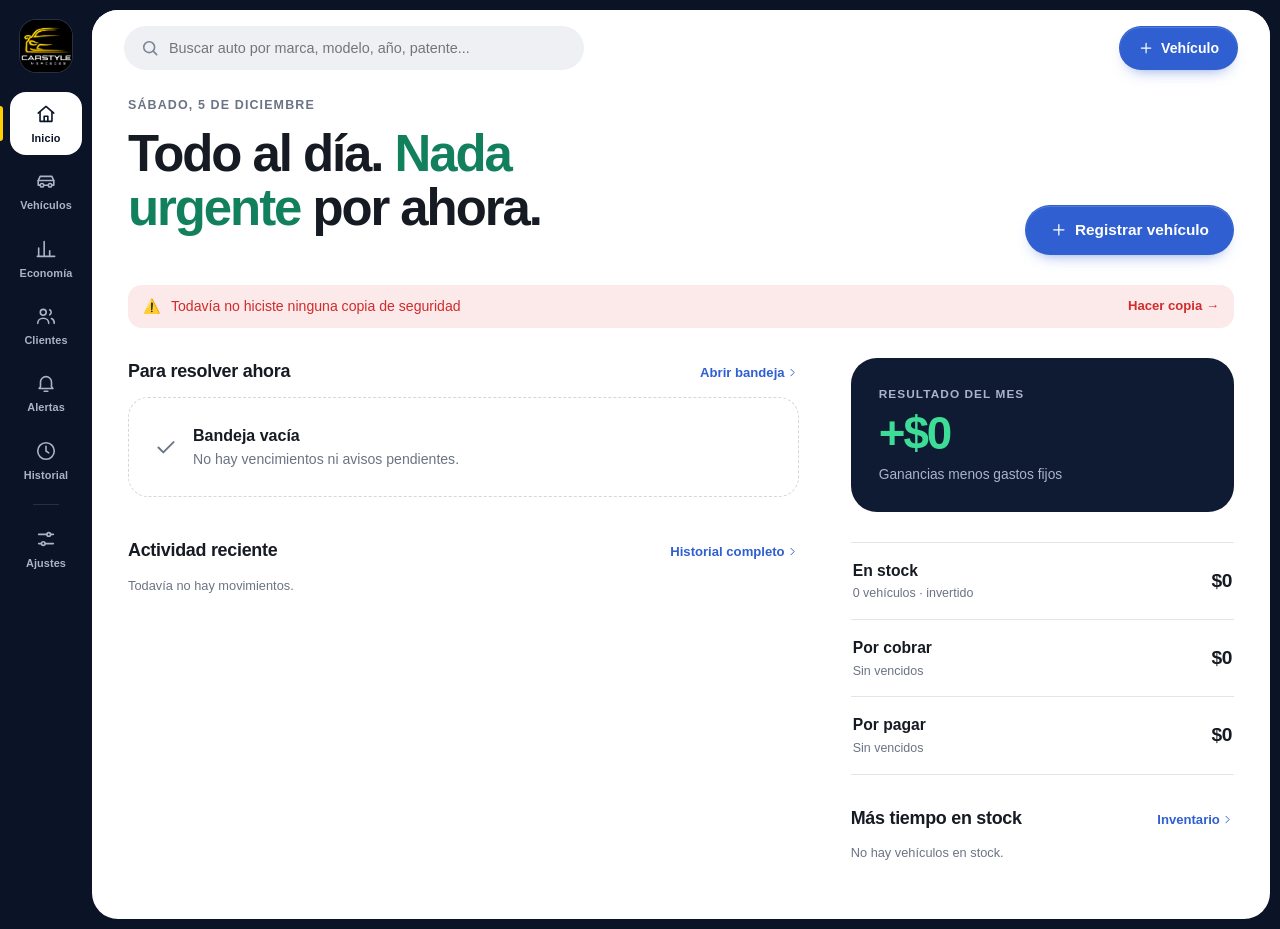
==== commit 7ec78025: "Rediseño completo de interfaz y actualización de bundles Co-Authored-By: Claude Sonnet 5.5 <noreply@" ====
--- a/PaginaToto-CODIGO-FUENTE/index.html
+++ b/PaginaToto-CODIGO-FUENTE/index.html
@@ -5,25 +5,30 @@
   <meta name="viewport" content="width=device-width, initial-scale=1.0, viewport-fit=cover" />
   <meta name="theme-color" content="#0f172a" />
   <title>PaginaToto — Gestión de compraventa de autos</title>
-  <link rel="stylesheet" href="assets/styles.css?v=6" />
-  <link rel="icon" href="data:image/svg+xml,%3Csvg xmlns='http://www.w3.org/2000/svg' viewBox='0 0 100 100'%3E%3Ctext y='.9em' font-size='90'%3E%F0%9F%9A%98%3C/text%3E%3C/svg%3E" />
+  <link rel="stylesheet" href="assets/styles.css?v=21" />
+  <link rel="icon" type="image/png" href="assets/logoiphonecarstyle.png?v=1" />
+  <link rel="manifest" href="manifest.webmanifest" />
+  <link rel="apple-touch-icon" href="assets/logoiphonecarstyle.png?v=1" />
+  <meta name="apple-mobile-web-app-capable" content="yes" />
+  <meta name="apple-mobile-web-app-title" content="PaginaToto" />
+  <meta name="mobile-web-app-capable" content="yes" />
 </head>
 <body>
   <noscript>Esta aplicación necesita JavaScript activado.</noscript>
 
-  <script src="js/brand-logo.js?v=9"></script>
-  <script src="js/store.js?v=9"></script>
-  <script src="js/finance.js?v=9"></script>
-  <script src="js/ui.js?v=9"></script>
-  <script src="js/xlsx.js?v=9"></script>
-  <script src="js/excel.js?v=9"></script>
-  <script src="js/notify.js?v=9"></script>
-  <script src="js/supabase.js?v=9"></script>
-  <script src="js/auth.js?v=9"></script>
-  <script src="js/sync.js?v=9"></script>
-  <script src="js/forms.js?v=9"></script>
-  <script src="js/views1.js?v=9"></script>
-  <script src="js/views2.js?v=9"></script>
-  <script src="js/app.js?v=9"></script>
+  <script src="js/brand-logo.js?v=16"></script>
+  <script src="js/store.js?v=16"></script>
+  <script src="js/finance.js?v=16"></script>
+  <script src="js/ui.js?v=16"></script>
+  <script src="js/xlsx.js?v=16"></script>
+  <script src="js/excel.js?v=16"></script>
+  <script src="js/notify.js?v=16"></script>
+  <script src="js/supabase.js?v=16"></script>
+  <script src="js/auth.js?v=16"></script>
+  <script src="js/sync.js?v=16"></script>
+  <script src="js/forms.js?v=16"></script>
+  <script src="js/views1.js?v=16"></script>
+  <script src="js/views2.js?v=16"></script>
+  <script src="js/app.js?v=16"></script>
 </body>
 </html>
--- a/PaginaToto-CODIGO-FUENTE/assets/styles.css
+++ b/PaginaToto-CODIGO-FUENTE/assets/styles.css
@@ -4,35 +4,47 @@
  * ==========================================================================*/
 
 :root {
-  --c-bg: #f4f6fb;
+  /* ---- Identidad de marca (modo claro) ---------------------------------
+     Azul = acción/interacción · Azul marino = estructura · Amarillo = acento
+     de marca (logo). El amarillo NO se usa para estados ni para botones. */
+  --c-bg: #f5f6f8;
   --c-surface: #ffffff;
-  --c-surface-2: #f8fafc;
-  --c-border: #e5e9f2;
-  --c-border-strong: #d5dbe8;
-  --c-text: #1a2233;
-  --c-text-soft: #5b6577;
-  --c-text-mute: #8a93a6;
-  --c-primary: #2563eb;
-  --c-primary-dark: #1d4ed8;
-  --c-primary-soft: #e8f0fe;
-  --c-success: #16a34a;
-  --c-success-soft: #e4f6ea;
-  --c-danger: #dc2626;
-  --c-danger-soft: #fdeaea;
-  --c-warn: #d97706;
-  --c-warn-soft: #fdf1e0;
-  --c-info: #0891b2;
-  --shadow-sm: 0 1px 2px rgba(16, 24, 40, .06), 0 1px 3px rgba(16, 24, 40, .08);
-  --shadow-md: 0 4px 14px rgba(16, 24, 40, .08);
-  --shadow-lg: 0 12px 40px rgba(16, 24, 40, .18);
-  --radius: 14px;
-  --radius-sm: 10px;
+  --c-surface-2: #eef0f4;
+  --c-border: #e2e5eb;
+  --c-border-strong: #d2d7e0;
+  --c-text: #161a22;
+  --c-text-soft: #4f5766;
+  --c-text-mute: #6b7384;
+  --c-primary: #2f5fd0;
+  --c-primary-dark: #264fb0;
+  --c-primary-soft: #e8eefb;
+  --c-success: #12805c;
+  --c-success-soft: #e2f3ec;
+  --c-danger: #d12b2b;
+  --c-danger-soft: #fce9e9;
+  --c-warn: #c2570c;
+  --c-warn-soft: #fdeee1;
+  --c-info: #2f5fd0;
+  --c-navy: #0f1b33;
+  --c-brand: #ffcf00;
+  --c-sidebar: #0f1b33;
+  --c-sidebar-border: rgba(255, 255, 255, .09);
+  --c-sidebar-text: #aab4c8;
+  --c-sidebar-text-hi: #ffffff;
+  --c-sidebar-hover: rgba(255, 255, 255, .06);
+  --c-sidebar-active: rgba(255, 255, 255, .11);
+  --shadow-sm: 0 1px 0 rgba(15, 27, 51, .03);
+  --shadow-md: 0 6px 18px rgba(15, 27, 51, .10);
+  --shadow-lg: 0 16px 44px rgba(15, 27, 51, .20);
+  --radius: 12px;
+  --radius-sm: 9px;
   --sidebar-w: 244px;
   --font: -apple-system, BlinkMacSystemFont, "Segoe UI", Roboto, "Helvetica Neue", Arial, sans-serif;
 }
 
 @media (prefers-color-scheme: dark) {
-  :root {
+  :root:not([data-theme="light"]) {
+    color-scheme: dark;
     --c-bg: #0d1119;
     --c-surface: #161b26;
     --c-surface-2: #1c2230;
@@ -53,8 +65,49 @@
     --shadow-sm: 0 1px 2px rgba(0, 0, 0, .3);
     --shadow-md: 0 4px 14px rgba(0, 0, 0, .35);
     --shadow-lg: 0 12px 40px rgba(0, 0, 0, .5);
+    /* tokens nuevos (solo compatibilidad: el modo oscuro se rediseña luego) */
+    --c-navy: #0b1220;
+    --c-sidebar: #161b26;
+    --c-sidebar-border: #262d3d;
+    --c-sidebar-text: #a7b0c2;
+    --c-sidebar-text-hi: #e7ebf3;
+    --c-sidebar-hover: #1c2230;
+    --c-sidebar-active: #1b2740;
   }
 }
+/* Tema elegido a mano en Ajustes → Apariencia (mismos valores del modo oscuro) */
+:root[data-theme="dark"] {
+  color-scheme: dark;
+    --c-bg: #0d1119;
+    --c-surface: #161b26;
+    --c-surface-2: #1c2230;
+    --c-border: #262d3d;
+    --c-border-strong: #333c50;
+    --c-text: #e7ebf3;
+    --c-text-soft: #a7b0c2;
+    --c-text-mute: #7a8398;
+    --c-primary: #4f8bff;
+    --c-primary-dark: #3d78ec;
+    --c-primary-soft: #1b2740;
+    --c-success: #37c46b;
+    --c-success-soft: #142a1e;
+    --c-danger: #f2544c;
+    --c-danger-soft: #2c1a1c;
+    --c-warn: #eab04d;
+    --c-warn-soft: #2c2416;
+    --shadow-sm: 0 1px 2px rgba(0, 0, 0, .3);
+    --shadow-md: 0 4px 14px rgba(0, 0, 0, .35);
+    --shadow-lg: 0 12px 40px rgba(0, 0, 0, .5);
+    /* tokens nuevos (solo compatibilidad: el modo oscuro se rediseña luego) */
+    --c-navy: #0b1220;
+    --c-sidebar: #161b26;
+    --c-sidebar-border: #262d3d;
+    --c-sidebar-text: #a7b0c2;
+    --c-sidebar-text-hi: #e7ebf3;
+    --c-sidebar-hover: #1c2230;
+    --c-sidebar-active: #1b2740;
+}
+:root[data-theme="light"] { color-scheme: light; }
 
 * { box-sizing: border-box; }
 [hidden] { display: none !important; }
@@ -83,8 +136,8 @@
 .sidebar {
   width: var(--sidebar-w);
   flex-shrink: 0;
-  background: var(--c-surface);
-  border-right: 1px solid var(--c-border);
+  background: var(--c-sidebar);
+  border-right: 1px solid var(--c-sidebar-border);
   padding: 18px 12px;
   position: sticky;
   top: 0;
@@ -97,17 +150,25 @@
 .brand-logo-img { display: block; width: 100%; max-width: 190px; height: auto; }
 
 .nav { display: flex; flex-direction: column; gap: 2px; }
-.nav-divider { height: 1px; background: var(--c-border); margin: 8px 6px; }
+.nav-divider { height: 1px; background: var(--c-sidebar-border); margin: 8px 6px; }
 .nav-item {
   display: flex; align-items: center; gap: 11px;
   padding: 9px 11px; border-radius: var(--radius-sm);
-  color: var(--c-text-soft); font-weight: 500; font-size: .9rem;
+  color: var(--c-sidebar-text); font-weight: 500; font-size: .9rem;
   transition: background .12s, color .12s;
   position: relative;
 }
-.nav-item:hover { background: var(--c-surface-2); color: var(--c-text); }
-.nav-item.is-active { background: var(--c-primary-soft); color: var(--c-primary); font-weight: 620; }
-.nav-icon { font-size: 1rem; width: 20px; text-align: center; }
+.nav-item:hover { background: var(--c-sidebar-hover); color: var(--c-sidebar-text-hi); }
+.nav-item.is-active { background: var(--c-sidebar-active); color: var(--c-sidebar-text-hi); font-weight: 620; }
+/* Acento de marca: barra amarilla en el ítem activo (único uso del amarillo en la navegación) */
+.nav-item.is-active::before {
+  content: ""; position: absolute; left: -12px; top: 8px; bottom: 8px; width: 3px;
+  border-radius: 0 3px 3px 0; background: var(--c-brand);
+}
+.nav-icon { width: 20px; height: 20px; flex-shrink: 0; }
+.ico { display: inline-flex; align-items: center; justify-content: center; line-height: 0; flex-shrink: 0; }
+.ico svg { width: 1.25em; height: 1.25em; display: block; }
+.nav-icon svg { width: 20px; height: 20px; }
 .nav-badge {
   margin-left: auto; background: var(--c-danger); color: #fff;
   font-size: .68rem; font-weight: 700; min-width: 18px; height: 18px;
@@ -125,10 +186,10 @@
   position: sticky; top: 0; z-index: 20;
 }
 .menu-toggle { display: none; }
+.btn-add-top .ico svg { width: 1.1em; height: 1.1em; }
 .topbar-brand { display: none; height: 30px; width: auto; }
 .topbar-search-wrap { flex: 1; max-width: 520px; }
 .topbar-search { width: 100%; }
-.btn-add-top span:first-child { font-size: 1.05rem; line-height: 1; }
 
 /* ===================== Barra inferior (celular) ==================== */
 .bottomnav { display: none; }
@@ -327,7 +388,7 @@
   padding: 3px 9px; border-radius: 20px; white-space: nowrap;
 }
 .badge-stock { background: var(--c-primary-soft); color: var(--c-primary); }
-.badge-reservado { background: var(--c-warn-soft); color: var(--c-warn); }
+.badge-reservado { background: #e6eaf3; color: #2b3a5c; }
 .badge-vendido { background: var(--c-success-soft); color: var(--c-success); }
 .badge-ok { background: var(--c-success-soft); color: var(--c-success); }
 .badge-warn { background: var(--c-warn-soft); color: var(--c-warn); }
@@ -985,7 +1046,8 @@
   border-radius: 16px; padding: 28px 24px;
   box-shadow: var(--shadow-md, 0 10px 40px rgba(0,0,0,.12));
 }
-.auth-brand { display: flex; align-items: center; gap: 8px; margin-bottom: 18px; }
+/* Fondo azul marino detrás del logo (texto blanco + amarillo) para que tenga contraste sobre la tarjeta */
+.auth-brand { display: flex; align-items: center; justify-content: center; gap: 8px; margin-bottom: 18px; background: var(--c-hero, #0f1b33); border-radius: 14px; padding: 18px 20px; }
 .auth-logo-img { display: block; width: 100%; max-width: 220px; height: auto; }
 .auth-card h2 { margin: 0 0 16px; font-size: 1.15rem; }
 .auth-form { display: flex; flex-direction: column; gap: 14px; }
@@ -1017,10 +1079,10 @@
 
 /* ==================== Ajustes: usuarios ========================== */
 .sidebar-user {
-  margin-top: auto; padding: 12px 14px; border-top: 1px solid var(--c-border);
+  margin-top: auto; padding: 12px 14px; border-top: 1px solid var(--c-sidebar-border);
   display: flex; align-items: center; justify-content: space-between; gap: 8px;
 }
-.sidebar-user-name { font-size: .82rem; color: var(--c-text-soft); overflow: hidden; text-overflow: ellipsis; white-space: nowrap; }
+.sidebar-user-name { font-size: .82rem; color: var(--c-sidebar-text); overflow: hidden; text-overflow: ellipsis; white-space: nowrap; }
 .card-inset {
   margin-top: 14px; padding: 14px; border-radius: 12px;
   background: var(--c-surface-2); border: 1px solid var(--c-border);
@@ -1045,3 +1107,1433 @@
   .rem-item.rem-auto { flex-wrap: wrap; }
   .rem-item.rem-auto .btn { width: 100%; margin-top: 6px; }
 }
+
+/* ============================================================================
+ * PROTOTIPO VISUAL v7 — una sola marca, una personalidad por módulo
+ * ----------------------------------------------------------------------------
+ * 1) ADN global (tokens arriba + este bloque): azul de acción, azul marino
+ *    estructural, amarillo SOLO como acento de marca, tipografía/íconos/
+ *    botones/inputs/estados compartidos.
+ * 2) Personalidad por módulo (clases propias de cada pantalla):
+ *    Inicio .ctl · Vehículos .inv-* · Ficha .exp · Compra .doc-* ·
+ *    Venta .close-* · Economía .fin-* · Alertas .wq-* / .w-*
+ * El modo oscuro no se rediseña en esta etapa (solo compatibilidad).
+ * ==========================================================================*/
+
+/* ---------------------------- ADN global ----------------------------- */
+body { font-size: 15px; }
+h1 { font-size: 1.6rem; font-weight: 700; letter-spacing: -.02em; }
+.num { font-variant-numeric: tabular-nums; }
+.ico { color: inherit; }
+:focus-visible { outline: 2px solid var(--c-primary); outline-offset: 2px; }
+.input:focus-visible, .btn:focus-visible { outline-offset: 1px; }
+.back-link { display: inline-flex; align-items: center; gap: 4px; }
+.back-link .ico svg { width: 1.1em; height: 1.1em; }
+
+.btn { min-height: 38px; }
+.btn-sm { min-height: 32px; }
+.btn .ico svg { width: 1.15em; height: 1.15em; }
+.btn-ghost { border-color: var(--c-border-strong); }
+.card { box-shadow: none; }
+.modal { border-radius: 14px; }
+.topbar { box-shadow: none; }
+
+/* Patente: identificador del vehículo, igual en toda la app */
+.plate {
+  display: inline-block; font-family: ui-monospace, SFMono-Regular, Menlo, Consolas, monospace;
+  font-weight: 700; font-size: .82rem; letter-spacing: .08em; text-transform: uppercase; white-space: nowrap;
+  color: var(--c-text); background: var(--c-surface); border: 1.5px solid var(--c-border-strong);
+  border-radius: 6px; padding: 2px 8px; line-height: 1.35;
+}
+.plate-sm { font-size: .72rem; padding: 1px 6px; }
+.plate-lg { font-size: 1rem; padding: 3px 12px; border: 2px solid var(--c-navy); }
+
+/* Barra inferior (celular): ítem activo con marca amarilla */
+@media (max-width: 760px) {
+  .bottomnav-item.is-active::before {
+    content: ""; position: absolute; top: 0; left: 30%; right: 30%; height: 3px;
+    border-radius: 0 0 3px 3px; background: var(--c-brand);
+  }
+  .bottomnav-ico { line-height: 0; }
+  .bottomnav-ico .ico svg { width: 22px; height: 22px; }
+  .bottomnav-menu-ico { line-height: 0; display: inline-flex; }
+  .bottomnav-menu-ico .ico svg { width: 20px; height: 20px; }
+  .menu-toggle .ico svg { width: 22px; height: 22px; }
+}
+.empty-icon-svg { color: var(--c-text-mute); opacity: .8; }
+.empty-icon-svg .ico svg { width: 38px; height: 38px; }
+
+/* ================================ INICIO ================================ */
+/* Centro de control operativo: cómodo, jerarquía fuerte, lo urgente primero. */
+.ctl { gap: 16px; }
+.ctl .backup-bar { padding: 8px 14px; font-size: .84rem; border-radius: 10px; box-shadow: none; }
+.ctl-kpis { display: grid; grid-template-columns: repeat(4, minmax(0, 1fr)); gap: 12px; }
+.ctl-kpi {
+  display: flex; flex-direction: column; gap: 5px; min-width: 0;
+  padding: 18px 20px; background: var(--c-surface); border: 1px solid var(--c-border);
+  border-radius: var(--radius); transition: border-color .12s, background .12s;
+}
+.ctl-kpi:hover { border-color: var(--c-primary); background: var(--c-surface); }
+.ctl-kpi-label { font-size: .72rem; font-weight: 700; text-transform: uppercase; letter-spacing: .06em; color: var(--c-text-mute); }
+.ctl-kpi-value { font-size: clamp(1.5rem, 1.1rem + 1vw, 2.15rem); font-weight: 760; letter-spacing: -.03em; line-height: 1.1; color: var(--c-text); }
+.ctl-kpi-value.pos { color: var(--c-success); }
+.ctl-kpi-value.neg { color: var(--c-danger); }
+.ctl-kpi-sub { font-size: .8rem; color: var(--c-text-mute); }
+.ctl-kpi-sub.neg { color: var(--c-danger); font-weight: 650; }
+
+.ctl-grid { display: grid; grid-template-columns: minmax(0, 1.55fr) minmax(0, 1fr); gap: 16px; align-items: start; }
+.ctl-side { display: flex; flex-direction: column; gap: 16px; min-width: 0; }
+.ctl-card { padding: 0; gap: 0; overflow: hidden; }
+.ctl-card-head { display: flex; align-items: center; justify-content: space-between; gap: 10px; padding: 14px 18px; border-bottom: 1px solid var(--c-border); }
+.ctl-card-head h3 { font-size: .98rem; display: flex; align-items: center; gap: 8px; }
+.ctl-count { background: var(--c-navy); color: #fff; font-size: .72rem; font-weight: 750; border-radius: 10px; padding: 1px 8px; }
+.ctl-link { display: inline-flex; align-items: center; gap: 1px; font-size: .82rem; font-weight: 650; color: var(--c-primary); white-space: nowrap; }
+.ctl-link .ico svg { width: 1em; height: 1em; }
+.ctl-link:hover { text-decoration: underline; }
+.ctl-ok { display: flex; align-items: center; gap: 10px; padding: 22px 18px; color: var(--c-success); font-weight: 600; }
+.ctl-more { display: block; padding: 10px 18px; font-size: .82rem; color: var(--c-text-mute); border-top: 1px solid var(--c-border); }
+
+.q-list, .act-list, .old-list { display: flex; flex-direction: column; }
+.q-row {
+  display: grid; grid-template-columns: 10px minmax(0, 1fr) auto; gap: 12px; align-items: center;
+  padding: 13px 18px; border-bottom: 1px solid var(--c-border);
+}
+.q-row:last-child, .act-row:last-child, .old-row:last-child { border-bottom: none; }
+.q-row:hover, .act-row:hover, .old-row:hover { background: var(--c-surface-2); }
+.q-mark { width: 9px; height: 9px; border-radius: 50%; background: var(--c-border-strong); }
+.q-overdue .q-mark { background: var(--c-danger); }
+.q-today .q-mark, .q-notice .q-mark { background: var(--c-warn); }
+.q-upcoming .q-mark { background: var(--c-primary); }
+.q-body { display: flex; flex-direction: column; gap: 1px; min-width: 0; }
+.q-title { font-weight: 620; font-size: .93rem; overflow-wrap: anywhere; }
+.q-meta { font-size: .8rem; color: var(--c-text-mute); }
+.q-due { font-size: .8rem; font-weight: 650; white-space: nowrap; color: var(--c-text-soft); }
+.q-overdue .q-due { color: var(--c-danger); }
+.q-today .q-due, .q-notice .q-due { color: var(--c-warn); }
+
+.act-row { display: grid; grid-template-columns: 30px minmax(0, 1fr) auto; gap: 11px; align-items: center; padding: 10px 18px; border-bottom: 1px solid var(--c-border); }
+.act-ico { width: 30px; height: 30px; border-radius: 8px; background: var(--c-surface-2); color: var(--c-text-soft); display: flex; align-items: center; justify-content: center; }
+.act-ico .ico svg { width: 16px; height: 16px; }
+.act-body { display: flex; flex-direction: column; min-width: 0; }
+.act-title { font-size: .88rem; font-weight: 600; overflow-wrap: anywhere; }
+.act-meta { font-size: .76rem; color: var(--c-text-mute); overflow-wrap: anywhere; }
+.act-amt { font-size: .84rem; font-weight: 650; white-space: nowrap; }
+.ctl-card > .form-help { padding: 14px 18px; }
+
+.old-row { display: flex; align-items: center; gap: 10px; padding: 11px 18px; border-bottom: 1px solid var(--c-border); }
+.old-name { flex: 1; min-width: 0; font-weight: 600; font-size: .9rem; overflow-wrap: anywhere; }
+.old-days { font-size: .84rem; font-weight: 650; color: var(--c-text-soft); white-space: nowrap; }
+.old-days.is-old { color: var(--c-warn); }
+
+/* =============================== VEHÍCULOS =============================== */
+/* Inventario automotor: técnico, compacto, sin fotos, números alineados. */
+.inv-page { gap: 14px; }
+.inv-tabs { display: flex; gap: 6px; flex-wrap: wrap; }
+.inv-tab {
+  display: inline-flex; align-items: center; gap: 8px; cursor: pointer; font: inherit; font-size: .85rem; font-weight: 600;
+  border: 1px solid var(--c-border); background: var(--c-surface); color: var(--c-text-soft);
+  border-radius: 999px; padding: 6px 14px; transition: border-color .12s, color .12s;
+}
+.inv-tab:hover { border-color: var(--c-border-strong); color: var(--c-text); }
+.inv-tab.is-active { background: var(--c-navy); border-color: var(--c-navy); color: #fff; }
+.inv-tab-n { font-size: .75rem; font-weight: 700; opacity: .65; }
+.inv-card { background: var(--c-surface); border: 1px solid var(--c-border); border-radius: var(--radius); overflow: hidden; }
+.inv-scroll { overflow-x: auto; }
+.inv-table { width: 100%; border-collapse: collapse; font-size: .88rem; }
+.inv-table th {
+  text-align: left; padding: 9px 14px; font-size: .68rem; font-weight: 700; text-transform: uppercase; letter-spacing: .07em;
+  color: var(--c-text-mute); background: var(--c-surface-2); border-bottom: 1px solid var(--c-border); white-space: nowrap;
+}
+.inv-table td { padding: 9px 14px; border-bottom: 1px solid var(--c-border); vertical-align: middle; }
+.inv-table tbody tr:last-child td { border-bottom: none; }
+.inv-table th.num, .inv-table td.num { text-align: right; }
+.inv-row { cursor: pointer; transition: background .08s; }
+.inv-row:hover { background: var(--c-primary-soft); }
+.c-veh { width: 36%; }
+.inv-name { display: flex; flex-direction: column; gap: 1px; min-width: 0; }
+.inv-name-main { font-weight: 650; color: var(--c-text); }
+.inv-name-sub { font-size: .78rem; color: var(--c-text-mute); }
+.c-est { white-space: nowrap; }
+.c-est > * { margin-right: 6px; vertical-align: middle; }
+.c-est > *:last-child { margin-right: 0; }
+.inv-table td.is-old { color: var(--c-warn); font-weight: 700; }
+.inv-flag { display: inline-flex; align-items: center; gap: 3px; color: var(--c-warn); font-size: .76rem; font-weight: 700; }
+.inv-flag .ico svg { width: 13px; height: 13px; }
+.inv-pot { font-weight: 600; }
+.inv-pot::before { content: "pot. "; font-size: .68rem; font-weight: 600; letter-spacing: .02em; color: var(--c-text-mute); }
+.c-go { width: 30px; color: var(--c-text-mute); text-align: right; }
+.c-go .ico svg { width: 16px; height: 16px; }
+.inv-row:hover .c-go { color: var(--c-primary); }
+.inv-foot {
+  display: flex; gap: 8px 22px; flex-wrap: wrap; justify-content: space-between;
+  padding: 10px 14px; border-top: 1px solid var(--c-border); background: var(--c-surface-2);
+  font-size: .8rem; color: var(--c-text-soft);
+}
+.inv-foot strong { color: var(--c-text); }
+.inv-foot strong.pos { color: var(--c-success); }
+.inv-foot strong.neg { color: var(--c-danger); }
+.inv-card .empty { padding: 36px 20px; }
+
+/* ============================ FICHA (expediente) ========================= */
+/* Expediente operativo: identidad + etapa + 4 cifras + acciones + actividad. */
+.exp { gap: 16px; }
+.exp-head { padding: 0; gap: 0; overflow: hidden; }
+.exp-top { display: flex; align-items: center; justify-content: space-between; gap: 12px; flex-wrap: wrap; padding: 12px 20px; border-bottom: 1px solid var(--c-border); }
+.exp-id { display: flex; align-items: flex-start; justify-content: space-between; gap: 14px; flex-wrap: wrap; padding: 22px 20px 6px; }
+.exp-id-main { min-width: 0; }
+.exp-id h1 { font-size: 1.8rem; font-weight: 740; letter-spacing: -.025em; overflow-wrap: anywhere; }
+.exp-sub { display: flex; align-items: center; gap: 12px; flex-wrap: wrap; margin-top: 10px; }
+.exp-sub-txt { color: var(--c-text-soft); font-size: .92rem; }
+.exp-badges { display: flex; gap: 6px; flex-wrap: wrap; align-items: center; }
+
+.stepper { display: flex; list-style: none; margin: 0; padding: 16px 20px 20px; gap: 0; align-items: center; }
+.step { flex: 1 1 auto; display: flex; align-items: center; gap: 8px; min-width: 0; font-size: .8rem; color: var(--c-text-mute); font-weight: 600; }
+.step:last-child { flex: 0 0 auto; }
+.step:not(:last-child)::after { content: ""; flex: 1; height: 2px; background: var(--c-border); margin: 0 10px; min-width: 14px; }
+.step.is-done:not(:last-child)::after { background: var(--c-primary); }
+.step-dot {
+  width: 24px; height: 24px; border-radius: 50%; flex-shrink: 0; display: flex; align-items: center; justify-content: center;
+  border: 2px solid var(--c-border-strong); background: var(--c-surface); font-size: .72rem; font-weight: 700;
+}
+.step-dot .ico svg { width: 13px; height: 13px; stroke-width: 3; }
+.step.is-done .step-dot { background: var(--c-primary); border-color: var(--c-primary); color: #fff; }
+.step.is-current .step-dot { border-color: var(--c-primary); color: var(--c-primary); }
+.step.is-current { color: var(--c-text); }
+.step.is-done { color: var(--c-text-soft); }
+.step-lbl { white-space: nowrap; }
+
+.exp-kpis { display: grid; grid-template-columns: repeat(4, minmax(0, 1fr)); border-top: 1px solid var(--c-border); }
+.exp-kpis .kpi { border: none; border-radius: 0; border-right: 1px solid var(--c-border); padding: 16px 20px; background: transparent; gap: 4px; min-width: 0; }
+.exp-kpis .kpi:last-child { border-right: none; }
+.exp-kpis .kpi-label { font-size: .7rem; text-transform: uppercase; letter-spacing: .06em; font-weight: 700; }
+.exp-kpis .kpi-value { font-size: 1.55rem; font-weight: 750; letter-spacing: -.025em; line-height: 1.15; }
+.kpi-value.old { color: var(--c-warn); }
+.kpi-sub { overflow-wrap: anywhere; }
+
+.exp-grid { display: grid; grid-template-columns: minmax(0, 1fr) 330px; gap: 16px; align-items: start; }
+.exp-main { display: flex; flex-direction: column; gap: 14px; min-width: 0; }
+.exp-side { position: sticky; top: 76px; min-width: 0; }
+.exp-activity { padding: 0; gap: 0; overflow: hidden; }
+.exp-next { display: flex; align-items: center; gap: 8px; padding: 11px 18px; background: var(--c-warn-soft); color: var(--c-warn); font-size: .84rem; font-weight: 600; border-bottom: 1px solid var(--c-border); }
+.exp-next .ico svg { width: 16px; height: 16px; }
+.exp-activity > .form-help { padding: 14px 18px; }
+.exp .card h4 { font-size: .72rem; text-transform: uppercase; letter-spacing: .07em; color: var(--c-text-mute); font-weight: 700; }
+.exp .data-row { border-bottom: 1px solid var(--c-border); padding: 9px 0; }
+.exp .data-row:last-child { border-bottom: none; }
+.exp .data-k { font-size: .85rem; }
+.exp .data-v { font-variant-numeric: tabular-nums; }
+.exp .reserva-card { border-left: 3px solid var(--c-navy); }
+.exp .reserva-card h4 { display: flex; align-items: center; gap: 6px; }
+.exp .reserva-card h4 .ico svg { width: 15px; height: 15px; }
+.exp .alert-line .ico svg { width: 16px; height: 16px; }
+.exp .tabs { margin-bottom: 0; }
+.exp .detail-actions { margin-left: auto; }
+
+/* ============================ COMPRA (documento) ========================= */
+/* Documento de adquisición: sobrio, guiado en secciones numeradas, con total. */
+.doc-modal { max-width: 720px; }
+.doc-modal .modal-body { padding: 0; background: var(--c-surface-2); }
+.doc-body { display: flex; flex-direction: column; gap: 8px; }
+.doc-head { padding: 20px 24px 16px; background: var(--c-surface); border-bottom: 1px solid var(--c-border); }
+.doc-eyebrow { font-size: .7rem; font-weight: 750; letter-spacing: .12em; text-transform: uppercase; color: var(--c-primary); }
+.doc-title-row { display: flex; align-items: center; gap: 12px; flex-wrap: wrap; margin-top: 6px; }
+.doc-title { font-size: 1.3rem; font-weight: 700; letter-spacing: -.015em; margin: 0; overflow-wrap: anywhere; }
+.doc-meta { color: var(--c-text-mute); font-size: .85rem; margin-top: 3px; }
+.doc-meta:empty { display: none; }
+.doc-sec { background: var(--c-surface); border-top: 1px solid var(--c-border); border-bottom: 1px solid var(--c-border); padding: 18px 24px 20px; }
+.doc-sec-head { display: flex; align-items: center; gap: 10px; margin-bottom: 14px; }
+.doc-sec-n { width: 22px; height: 22px; border-radius: 50%; background: var(--c-navy); color: #fff; font-size: .74rem; font-weight: 700; display: flex; align-items: center; justify-content: center; flex-shrink: 0; }
+.doc-sec-head h4 { font-size: .78rem; text-transform: uppercase; letter-spacing: .08em; color: var(--c-text-soft); }
+.doc-totals { background: var(--c-surface); border-top: 2px solid var(--c-navy); padding: 16px 24px 22px; position: sticky; bottom: 0; z-index: 2; box-shadow: 0 -6px 14px rgba(15, 27, 51, .06); }
+.doc-line { display: flex; justify-content: space-between; gap: 12px; font-size: .9rem; padding: 4px 0; color: var(--c-text-soft); }
+.doc-total { display: flex; justify-content: space-between; align-items: baseline; gap: 12px; border-top: 1px solid var(--c-border); margin-top: 8px; padding-top: 12px; font-weight: 650; }
+.doc-total strong { font-size: 1.6rem; letter-spacing: -.025em; }
+
+/* ============================== VENTA (cierre) =========================== */
+/* Cierre comercial: el resultado de la operación manda; confirmación clara. */
+.close-modal { max-width: 940px; }
+.close-modal .modal-body { padding: 0; }
+.close-body { display: grid; grid-template-columns: minmax(0, 1fr) 330px; align-items: stretch; }
+.close-main { padding: 22px 24px 26px; min-width: 0; }
+.close-main .doc-head.close-head { padding: 0 0 14px; background: transparent; border-bottom: 1px solid var(--c-border); }
+.close-side { background: var(--c-navy); color: #fff; padding: 24px 22px; }
+.close-panel { position: sticky; top: 24px; display: flex; flex-direction: column; gap: 18px; }
+.close-eyebrow { font-size: .7rem; font-weight: 750; letter-spacing: .12em; text-transform: uppercase; color: #aab4c8; }
+.close-empty { color: #c3cbdb; font-size: .92rem; line-height: 1.45; margin: 0; }
+.close-result { display: flex; flex-direction: column; gap: 3px; }
+.close-result-label { font-size: .84rem; color: #c8d0e0; }
+.close-result-value { font-size: 2.4rem; font-weight: 800; letter-spacing: -.035em; line-height: 1.05; overflow-wrap: anywhere; }
+.close-result.pos .close-result-value { color: #3ddc97; }
+.close-result.neg .close-result-value { color: #ff7b72; }
+.close-result-pct { font-size: .85rem; color: #c8d0e0; }
+.close-lines { border-top: 1px solid rgba(255, 255, 255, .15); padding-top: 14px; display: flex; flex-direction: column; gap: 9px; }
+.close-line { display: flex; justify-content: space-between; gap: 12px; font-size: .9rem; color: #e1e6f0; }
+.close-foot { border-top: 1px solid rgba(255, 255, 255, .15); padding-top: 14px; display: flex; justify-content: space-between; gap: 12px; font-size: .85rem; color: #aab4c8; }
+.close-foot strong { color: #fff; text-align: right; }
+.close-modal .modal-foot { background: var(--c-surface); }
+.btn-confirm { min-height: 46px; padding: 12px 30px; font-size: 1rem; min-width: 190px; }
+
+/* ================================ ECONOMÍA =============================== */
+/* Gestión financiera de una pyme: sobria, numérica, tablas alineadas. */
+.fin { gap: 14px; }
+.fin-tabs { display: flex; gap: 2px; border-bottom: 1px solid var(--c-border); overflow-x: auto; scrollbar-width: none; }
+.fin-tabs::-webkit-scrollbar { display: none; }
+.fin-tab {
+  background: none; border: none; border-bottom: 2px solid transparent; margin-bottom: -1px; cursor: pointer;
+  padding: 10px 14px; font: inherit; font-size: .88rem; font-weight: 600; color: var(--c-text-mute); white-space: nowrap;
+}
+.fin-tab:hover { color: var(--c-text); }
+.fin-tab.is-active { color: var(--c-primary); border-bottom-color: var(--c-primary); }
+.fin .tab-panel { gap: 14px; }
+.fin-situ { gap: 14px; }
+.fin-kpis { display: grid; grid-template-columns: 1.45fr 1fr 1fr 1fr; gap: 12px; }
+.fin-kpi { background: var(--c-surface); border: 1px solid var(--c-border); border-radius: var(--radius); padding: 14px 16px; display: flex; flex-direction: column; gap: 3px; min-width: 0; }
+.fin-kpi-label { font-size: .68rem; font-weight: 700; text-transform: uppercase; letter-spacing: .07em; color: var(--c-text-mute); }
+.fin-kpi-value { font-size: 1.45rem; font-weight: 750; letter-spacing: -.02em; line-height: 1.15; overflow-wrap: anywhere; }
+.fin-kpi-big .fin-kpi-value { font-size: 2rem; }
+.fin-kpi-sub { font-size: .76rem; color: var(--c-text-mute); }
+.fin-grid-2 { display: grid; grid-template-columns: 1fr 1fr; gap: 12px; align-items: start; }
+.fin-card { padding: 0; gap: 0; overflow: hidden; }
+.fin-card-head { display: flex; justify-content: space-between; align-items: center; gap: 10px; padding: 11px 16px; border-bottom: 1px solid var(--c-border); background: var(--c-surface-2); }
+.fin-card-head h3 { font-size: .72rem; text-transform: uppercase; letter-spacing: .07em; color: var(--c-text-soft); font-weight: 700; }
+.fin-card-note { font-size: .76rem; color: var(--c-text-mute); }
+.fin-scroll { overflow-x: auto; }
+.fin-table { width: 100%; border-collapse: collapse; font-size: .88rem; }
+.fin-table th { text-align: left; padding: 8px 16px; font-size: .68rem; text-transform: uppercase; letter-spacing: .07em; font-weight: 700; color: var(--c-text-mute); border-bottom: 1px solid var(--c-border); white-space: nowrap; }
+.fin-table td { padding: 9px 16px; border-bottom: 1px solid var(--c-border); }
+.fin-table tbody tr:last-child td { border-bottom: none; }
+.fin-table th.num, .fin-table td.num { text-align: right; }
+.fin-table tbody tr.clickable-row:hover { background: var(--c-primary-soft); }
+.fin-table .muted { color: var(--c-text-mute); }
+.fin-statement .is-total td { font-weight: 750; border-top: 1.5px solid var(--c-text); background: var(--c-surface-2); }
+.fin-statement .muted-row { color: var(--c-text-mute); font-weight: 500; }
+.fin-table tfoot td { font-weight: 700; border-top: 1.5px solid var(--c-text); border-bottom: none; background: var(--c-surface-2); }
+.fin-veh { display: flex; align-items: center; gap: 8px; flex-wrap: wrap; }
+.fin-veh-name { font-weight: 600; }
+
+/* ================================ ALERTAS ================================ */
+/* Bandeja de trabajo: cola priorizada, vencimiento visible, acción en la fila. */
+.wq-page { gap: 14px; }
+.wq-chips { display: flex; gap: 6px; flex-wrap: wrap; }
+.wq-chip {
+  display: inline-flex; align-items: center; gap: 7px; cursor: pointer; font: inherit; font-size: .85rem; font-weight: 600;
+  border: 1px solid var(--c-border); background: var(--c-surface); color: var(--c-text-soft); border-radius: 999px; padding: 6px 13px;
+}
+.wq-chip:hover { border-color: var(--c-border-strong); color: var(--c-text); }
+.wq-chip.is-active { background: var(--c-navy); border-color: var(--c-navy); color: #fff; }
+.wq-dot { width: 8px; height: 8px; border-radius: 50%; background: var(--c-border-strong); }
+.wq-chip-overdue .wq-dot { background: var(--c-danger); }
+.wq-chip-soon .wq-dot { background: var(--c-warn); }
+.wq-chip-later .wq-dot { background: var(--c-primary); }
+.wq-chip-done .wq-dot { background: var(--c-success); }
+.wq-n { font-size: .75rem; font-weight: 750; min-width: 20px; text-align: center; padding: 0 6px; border-radius: 9px; background: var(--c-surface-2); color: var(--c-text-soft); }
+.wq-chip.is-active .wq-n { background: rgba(255, 255, 255, .18); color: #fff; }
+.wq-chip-overdue.has-n:not(.is-active) .wq-n { background: var(--c-danger-soft); color: var(--c-danger); }
+.wq-chip-soon.has-n:not(.is-active) .wq-n { background: var(--c-warn-soft); color: var(--c-warn); }
+.wq-chip-later.has-n:not(.is-active) .wq-n { background: var(--c-primary-soft); color: var(--c-primary); }
+.wq-chip-done.has-n:not(.is-active) .wq-n { background: var(--c-success-soft); color: var(--c-success); }
+
+.wq-list { display: flex; flex-direction: column; gap: 14px; }
+.wq-sec { background: var(--c-surface); border: 1px solid var(--c-border); border-radius: var(--radius); overflow: hidden; }
+.wq-sec-head { display: flex; align-items: center; gap: 8px; padding: 10px 16px; background: var(--c-surface-2); border-bottom: 1px solid var(--c-border); }
+.wq-sec-head h3 { font-size: .74rem; text-transform: uppercase; letter-spacing: .08em; color: var(--c-text-soft); }
+.wq-sec-overdue .wq-sec-head h3 { color: var(--c-danger); }
+.wq-sec-soon .wq-sec-head h3 { color: var(--c-warn); }
+.wq-sec-done .wq-sec-head h3 { color: var(--c-success); }
+.wq-sec-n { font-size: .75rem; color: var(--c-text-mute); font-weight: 700; }
+.w-list { display: flex; flex-direction: column; }
+.w-row {
+  display: grid; grid-template-columns: auto minmax(0, 1fr) auto auto; gap: 14px; align-items: center;
+  padding: 14px 16px 14px 14px; border-bottom: 1px solid var(--c-border); border-left: 4px solid transparent;
+}
+.w-list > .w-row:last-child { border-bottom: none; }
+.w-overdue { border-left-color: var(--c-danger); }
+.w-soon { border-left-color: var(--c-warn); }
+.w-later { border-left-color: var(--c-primary); }
+.w-done { border-left-color: var(--c-success); }
+.w-done .w-body { opacity: .7; }
+a.w-row:hover { background: var(--c-surface-2); }
+.w-check {
+  width: 26px; height: 26px; border-radius: 8px; padding: 0; cursor: pointer; flex-shrink: 0;
+  border: 2px solid var(--c-border-strong); background: var(--c-surface); color: #fff;
+  display: flex; align-items: center; justify-content: center; transition: border-color .12s, background .12s;
+}
+.w-check:hover { border-color: var(--c-primary); }
+.w-check.is-done { background: var(--c-success); border-color: var(--c-success); }
+.w-check .ico svg { width: 15px; height: 15px; stroke-width: 3; }
+.w-kind { width: 26px; height: 26px; display: flex; align-items: center; justify-content: center; color: var(--c-text-mute); }
+.w-kind .ico svg { width: 20px; height: 20px; }
+.w-body { min-width: 0; display: block; cursor: pointer; }
+.w-title { display: flex; align-items: center; gap: 8px; flex-wrap: wrap; font-weight: 650; font-size: .96rem; }
+.w-ico { color: var(--c-text-mute); display: inline-flex; }
+.w-ico .ico svg { width: 16px; height: 16px; }
+.w-name { overflow-wrap: anywhere; }
+.w-meta { font-size: .8rem; color: var(--c-text-mute); margin-top: 2px; }
+.w-note { font-size: .82rem; color: var(--c-text-soft); margin-top: 4px; white-space: pre-wrap; }
+.w-due { display: flex; flex-direction: column; gap: 1px; text-align: right; white-space: nowrap; min-width: 118px; }
+.w-due strong { font-size: .9rem; }
+.w-due span { font-size: .78rem; color: var(--c-text-mute); }
+.w-due-overdue strong { color: var(--c-danger); }
+.w-due-soon strong { color: var(--c-warn); }
+.w-due-done strong { color: var(--c-success); }
+.w-del { font-size: 1.2rem; }
+.w-notice { grid-template-columns: auto minmax(0, 1fr) auto; }
+.w-go { color: var(--c-text-mute); }
+.w-go .ico svg { width: 18px; height: 18px; }
+.w-lines { list-style: none; margin: 5px 0 0; padding: 0; display: flex; flex-direction: column; gap: 3px; }
+.w-line { position: relative; padding-left: 14px; font-size: .84rem; color: var(--c-text-soft); }
+.w-line::before { content: ""; position: absolute; left: 2px; top: .55em; width: 6px; height: 6px; border-radius: 50%; background: var(--c-border-strong); }
+.w-line-danger::before { background: var(--c-danger); }
+.w-line-warn::before { background: var(--c-warn); }
+
+/* --------------------------- Modo oscuro (compat) -------------------------- */
+@media (prefers-color-scheme: dark) {
+  :root:not([data-theme="light"]) .badge-reservado { background: var(--c-surface-2); color: var(--c-text-soft); }
+  :root:not([data-theme="light"]) .plate-lg { border-color: var(--c-border-strong); }
+}
+:root[data-theme="dark"] .badge-reservado { background: var(--c-surface-2); color: var(--c-text-soft); }
+:root[data-theme="dark"] .plate-lg { border-color: var(--c-border-strong); }
+
+/* ============================== RESPONSIVE =============================== */
+@media (max-width: 1100px) {
+  .exp-grid { grid-template-columns: minmax(0, 1fr); }
+  .exp-side { position: static; }
+  .ctl-grid { grid-template-columns: minmax(0, 1fr); }
+  .fin-kpis { grid-template-columns: 1fr 1fr; }
+  .fin-kpi-big { grid-column: 1 / -1; }
+}
+@media (max-width: 900px) {
+  .close-body { grid-template-columns: minmax(0, 1fr); }
+  .close-side { order: -1; padding: 16px 18px; }
+  .close-panel { position: static; gap: 12px; }
+  .close-result-value { font-size: 1.9rem; }
+  .ctl-kpis { grid-template-columns: repeat(2, minmax(0, 1fr)); }
+  .fin-grid-2 { grid-template-columns: minmax(0, 1fr); }
+}
+@media (max-width: 760px) {
+  .ctl-kpi { padding: 13px 14px; }
+  .exp-id { padding: 16px 16px 4px; }
+  .exp-id h1 { font-size: 1.4rem; }
+  .exp-top { padding: 10px 16px; }
+  .exp-top .detail-actions { width: 100%; margin-left: 0; }
+  .stepper { padding: 12px 16px 16px; }
+  .step:not(.is-current) .step-lbl { display: none; }
+  .exp-kpis { grid-template-columns: 1fr 1fr; }
+  .exp-kpis .kpi { padding: 13px 16px; }
+  .exp-kpis .kpi:nth-child(2n) { border-right: none; }
+  .exp-kpis .kpi:nth-child(-n+2) { border-bottom: 1px solid var(--c-border); }
+  .exp-kpis .kpi-value { font-size: 1.2rem; }
+  .doc-head { padding: 16px 16px 14px; }
+  .doc-sec { padding: 16px 16px 18px; }
+  .doc-totals { padding: 14px 16px 20px; }
+  .doc-title { font-size: 1.15rem; }
+  .close-main { padding: 16px 16px 20px; }
+  .close-modal .modal-foot { gap: 8px; }
+  .close-modal .modal-foot .btn { flex: 1; }
+  .close-modal .modal-foot .btn-confirm { flex: 2; min-width: 0; padding-left: 14px; padding-right: 14px; }
+  .doc-modal .modal-foot .btn { flex: 1; }
+
+  .btn { min-height: 44px; }
+  .btn-sm { min-height: 38px; }
+
+  /* Inventario: cada fila pasa a una ficha compacta (misma información) */
+  .inv-table thead { display: none; }
+  .inv-table, .inv-table tbody { display: block; }
+  .inv-row {
+    display: grid; grid-template-columns: 1fr 1fr; gap: 8px 12px; padding: 12px 14px; border-bottom: 1px solid var(--c-border);
+    grid-template-areas: "veh veh" "pat est" "dias costo" "res res";
+  }
+  .inv-table tbody tr:last-child { border-bottom: none; }
+  .inv-table td { padding: 0; border: none; min-width: 0; }
+  .c-veh { grid-area: veh; width: auto; }
+  .c-pat { grid-area: pat; align-self: center; }
+  .c-est { grid-area: est; text-align: right; align-self: center; white-space: normal; }
+  .c-dias { grid-area: dias; }
+  .c-costo { grid-area: costo; }
+  .c-res { grid-area: res; }
+  .c-go { display: none; }
+  .inv-table td.num { text-align: left; }
+  .inv-table td[data-label]::before { content: attr(data-label); display: block; font-size: .66rem; font-weight: 700; text-transform: uppercase; letter-spacing: .06em; color: var(--c-text-mute); margin-bottom: 1px; }
+  .inv-table td.is-old::before { color: var(--c-warn); }
+  .inv-foot { flex-direction: column; gap: 4px; }
+  .inv-tabs { flex-wrap: nowrap; overflow-x: auto; scrollbar-width: none; margin: 0 -14px; padding: 0 14px; }
+  .inv-tabs::-webkit-scrollbar { display: none; }
+  .inv-tab { flex-shrink: 0; }
+
+  .fin-stock .c-valor { display: none; }
+  .fin-table th, .fin-table td { padding-left: 12px; padding-right: 12px; }
+  .fin-kpi-big .fin-kpi-value { font-size: 1.7rem; }
+
+  /* Alertas: la fecha pasa debajo del título; la acción queda a la derecha */
+  .w-row {
+    grid-template-columns: auto minmax(0, 1fr) auto; column-gap: 12px; row-gap: 4px; padding: 13px 12px 13px 12px;
+    grid-template-areas: "lead body act" "lead due act";
+  }
+  .w-check, .w-kind { grid-area: lead; align-self: start; }
+  .w-body { grid-area: body; }
+  .w-due { grid-area: due; flex-direction: row; align-items: baseline; gap: 8px; text-align: left; min-width: 0; white-space: normal; flex-wrap: wrap; }
+  .w-del, .w-row > .btn { grid-area: act; align-self: center; }
+  .w-notice { grid-template-columns: auto minmax(0, 1fr) auto; grid-template-areas: "lead body act"; }
+  .w-notice .w-go { grid-area: act; }
+  .wq-chips { flex-wrap: nowrap; overflow-x: auto; scrollbar-width: none; margin: 0 -14px; padding: 0 14px; }
+  .wq-chips::-webkit-scrollbar { display: none; }
+  .wq-chip { flex-shrink: 0; }
+}
+@media (max-width: 420px) {
+  .ctl-kpis { grid-template-columns: minmax(0, 1fr); gap: 8px; }
+  .ctl-kpi { display: grid; grid-template-columns: minmax(0, 1fr) auto; column-gap: 12px; align-items: center; padding: 12px 14px; }
+  .ctl-kpi-label { grid-column: 1; }
+  .ctl-kpi-sub { grid-column: 1; }
+  .ctl-kpi-value { grid-column: 2; grid-row: 1 / span 2; font-size: 1.35rem; text-align: right; }
+  .q-row { padding: 12px 14px; gap: 10px; }
+  .q-due { white-space: normal; text-align: right; max-width: 96px; }
+  .act-row, .old-row, .ctl-card-head { padding-left: 14px; padding-right: 14px; }
+  .fin-kpis { grid-template-columns: minmax(0, 1fr); }
+}
+@media (max-width: 340px) {
+  .exp-kpis .kpi-value, .ctl-kpi-value { font-size: 1.1rem; }
+  .fin-kpi-value { font-size: 1.25rem; }
+}
+
+/* Celular: la barra superior es azul marino para que el logo (blanco + amarillo) se vea */
+@media (max-width: 760px) {
+  .topbar { background: var(--c-sidebar); border-bottom-color: var(--c-sidebar-border); }
+  .topbar .menu-toggle { color: var(--c-sidebar-text-hi); }
+  .ctl .page-head-actions { display: none; }   /* "＋ Vehículo" ya está en la barra superior */
+}
+
+@media (max-width: 760px) {
+  .inv-page .page-head-actions { display: none; }
+  .inv-row .c-res .inv-pot::before { content: none; }
+}
+@media (min-width: 360px) and (max-width: 760px) {
+  .inv-row { grid-template-columns: repeat(3, minmax(0, 1fr)); grid-template-areas: "veh veh veh" "pat est est" "dias costo res"; }
+  .inv-table td.num { font-size: .86rem; overflow-wrap: anywhere; }
+}
+
+/* Ficha: con barra lateral visible y ancho medio, las 4 cifras van 2×2 (evita solapes) */
+@media (max-width: 1100px) {
+  .exp-kpis { grid-template-columns: 1fr 1fr; }
+  .exp-kpis .kpi { padding: 14px 18px; }
+  .exp-kpis .kpi:nth-child(2n) { border-right: none; }
+  .exp-kpis .kpi:nth-child(-n+2) { border-bottom: 1px solid var(--c-border); }
+  .exp-kpis .kpi-value { font-size: clamp(1.2rem, 3.4vw, 1.55rem); overflow-wrap: anywhere; }
+}
+
+/* ============================================================================
+ * REDISEÑO v8 — marco con riel de navegación + composición propia por módulo
+ * ----------------------------------------------------------------------------
+ * Cambia el esqueleto visual: la app vive en una "hoja" clara redondeada sobre
+ * un marco azul marino, con un riel de navegación angosto (íconos + etiqueta),
+ * tipografía editorial, menos cajas y más jerarquía. Cada módulo tiene su
+ * composición: Inicio (titular + bandeja), Vehículos (DMS), Ficha (expediente
+ * con banda oscura), Compra (documento con pasos), Venta (cierre con ecuación),
+ * Economía (finanzas con navegación lateral), Alertas (inbox con carpetas).
+ * Sobrescribe el bloque v7 anterior donde hace falta.
+ * ==========================================================================*/
+:root {
+  --c-sheet: #ffffff;
+  --c-frame: #0a1426;
+  --c-hero: #0f1b33;
+  --font: "Inter", "Segoe UI Variable Text", "SF Pro Text", -apple-system, BlinkMacSystemFont, "Segoe UI", Roboto, "Helvetica Neue", Arial, sans-serif;
+  --ease: cubic-bezier(.2, .7, .2, 1);
+}
+@media (prefers-color-scheme: dark) {
+  :root:not([data-theme="light"]) { --c-sheet: #0d1119; --c-frame: #05080d; --c-hero: #17233f; }
+}
+:root[data-theme="dark"] { --c-sheet: #0d1119; --c-frame: #05080d; --c-hero: #17233f; }
+body { background: var(--c-frame); font-feature-settings: "tnum" 1, "cv11" 1; }
+.pos { color: var(--c-success); }
+.neg { color: var(--c-danger); }
+
+/* ------------------------------ Componentes ------------------------------ */
+.btn { border-radius: 12px; font-weight: 650; transition: background .15s var(--ease), border-color .15s var(--ease), transform .15s var(--ease), box-shadow .15s var(--ease); }
+.btn-primary { box-shadow: inset 0 1px 0 rgba(255, 255, 255, .16), 0 8px 16px -10px rgba(47, 95, 208, .75); }
+.btn-primary:hover { transform: translateY(-1px); box-shadow: inset 0 1px 0 rgba(255, 255, 255, .16), 0 12px 20px -10px rgba(47, 95, 208, .85); }
+.btn-ghost { background: transparent; }
+.btn-ghost:hover { background: var(--c-surface-2); }
+.input {
+  background: var(--c-surface-2); border: 1.5px solid transparent; border-radius: 12px;
+  padding: 11px 14px; min-height: 44px; transition: background .15s var(--ease), border-color .15s var(--ease), box-shadow .15s var(--ease);
+}
+.input:hover { background: var(--c-border); }
+.input:focus { background: var(--c-sheet); border-color: var(--c-primary); box-shadow: 0 0 0 4px var(--c-primary-soft); }
+.card { border-radius: 18px; box-shadow: none; }
+.modal-overlay { background: rgba(8, 14, 28, .6); backdrop-filter: blur(4px); }
+.modal { border-radius: 24px; }
+.modal-head { padding: 18px 24px; border-bottom: none; }
+.modal-title { font-size: 1.05rem; letter-spacing: -.01em; }
+.modal-foot { border-top: 1px solid var(--c-border); }
+.badge { gap: 6px; padding: 4px 11px 4px 9px; font-weight: 680; }
+.badge::before { content: ""; width: 6px; height: 6px; border-radius: 50%; background: currentColor; }
+.tab { font-size: .93rem; padding: 12px 16px; }
+.toast { border-radius: 14px; }
+
+/* =============================== MARCO / RIEL ============================ */
+@media (min-width: 761px) {
+  .app-shell { min-height: 100vh; }
+  .sidebar {
+    width: 92px; padding: 16px 0 16px; background: transparent; border-right: none; align-items: center; overflow: visible;
+  }
+  .brand { padding: 4px 0 20px; justify-content: center; display: flex; }
+  .rail-mark { display: block; width: 52px; height: 52px; border-radius: 16px; overflow: hidden; background: #000; box-shadow: 0 0 0 1px rgba(255, 255, 255, .12); }
+  .rail-mark img { width: 100%; height: 100%; display: block; transform: scale(1.16); }
+  .nav { width: 100%; padding: 0 10px; gap: 4px; }
+  .nav-item {
+    flex-direction: column; justify-content: center; gap: 5px; padding: 11px 2px 9px; border-radius: 16px;
+    font-size: .68rem; font-weight: 650; text-align: center; letter-spacing: .01em;
+  }
+  .nav-item .nav-icon, .nav-item .nav-icon svg { width: 22px; height: 22px; }
+  .nav-item:hover { background: rgba(255, 255, 255, .07); transform: translateY(-1px); }
+  .nav-item.is-active { background: #fff; color: var(--c-frame); }
+  .nav-item.is-active::before { left: -10px; top: 14px; bottom: 14px; }
+  .nav-item .nav-badge { position: absolute; top: 5px; right: 14px; margin: 0; border: 2px solid var(--c-frame); box-sizing: content-box; }
+  .nav-divider { width: 26px; margin: 8px auto; background: rgba(255, 255, 255, .12); }
+  .sidebar-user { flex-direction: column; border: none; padding: 8px 0; gap: 8px; margin-top: auto; }
+  .sidebar-user-name { width: 36px; height: 36px; border-radius: 50%; background: rgba(255, 255, 255, .12); color: #fff; display: grid; place-items: center; font-weight: 700; font-size: .9rem; }
+  .rail-exit { background: transparent; color: var(--c-sidebar-text); border-color: rgba(255, 255, 255, .16); font-size: .7rem; padding: 4px 9px; min-height: 28px; }
+
+  .content-col {
+    background: var(--c-sheet); margin: 10px 10px 10px 0; border-radius: 26px; min-height: calc(100vh - 20px);
+    overflow: clip;
+  }
+  .topbar { background: var(--c-sheet); border-bottom: none; padding: 16px 32px 6px; gap: 14px; }
+  .topbar-search-wrap { max-width: 460px; }
+  .topbar-search {
+    border-radius: 999px; min-height: 44px; padding-left: 44px;
+    background-image: url("data:image/svg+xml,%3Csvg xmlns='http://www.w3.org/2000/svg' width='20' height='20' viewBox='0 0 24 24' fill='none' stroke='%237b8498' stroke-width='1.9' stroke-linecap='round'%3E%3Ccircle cx='11' cy='11' r='6.5'/%3E%3Cpath d='m20 20-4.2-4.2'/%3E%3C/svg%3E");
+    background-repeat: no-repeat; background-position: 15px center;
+  }
+  .topbar .btn-add-top { margin-left: auto; border-radius: 999px; padding: 0 18px; min-height: 44px; }
+  .main { padding: 14px 36px 56px; }
+  .page { max-width: 1280px; }
+}
+@media (max-width: 760px) {
+  body { background: var(--c-sheet); }
+  .content-col { background: var(--c-sheet); }
+}
+
+/* ================================== INICIO ================================ */
+.ix { gap: 30px; }
+.ix-hero { display: flex; justify-content: space-between; align-items: flex-end; gap: 24px; flex-wrap: wrap; padding-top: 6px; }
+.ix-eyebrow { margin: 0 0 12px; font-size: .78rem; font-weight: 700; letter-spacing: .09em; text-transform: uppercase; color: var(--c-text-mute); }
+.ix-headline { font-size: clamp(1.9rem, 1.1rem + 2.6vw, 3.3rem); line-height: 1.06; letter-spacing: -.04em; font-weight: 780; max-width: 19ch; }
+.ix-headline em { font-style: normal; }
+.ix-headline.is-over em { color: var(--c-danger); }
+.ix-headline.is-today em { color: var(--c-warn); }
+.ix-headline.is-ok em { color: var(--c-success); }
+.ix-chips { display: flex; gap: 8px; flex-wrap: wrap; margin-top: 20px; }
+.ix-chip { display: inline-flex; align-items: center; gap: 7px; padding: 6px 13px 6px 11px; border-radius: 999px; background: var(--c-surface-2); font-size: .82rem; font-weight: 600; color: var(--c-text-soft); }
+.ix-chip i { width: 8px; height: 8px; border-radius: 50%; background: var(--c-border-strong); }
+.ix-chip-overdue i { background: var(--c-danger); }
+.ix-chip-today i, .ix-chip-notice i { background: var(--c-warn); }
+.ix-chip-upcoming i { background: var(--c-primary); }
+.ix-chip b { color: var(--c-text); }
+.ix-cta { min-height: 50px; padding: 0 24px; font-size: .96rem; border-radius: 999px; }
+.ix .backup-bar { background: transparent; border: 1px dashed var(--c-border-strong); box-shadow: none; border-radius: 14px; }
+.ix .backup-bar.is-urgent { background: var(--c-danger-soft); border-color: transparent; }
+
+.ix-grid { display: grid; grid-template-columns: minmax(0, 1.75fr) minmax(0, 1fr); gap: 52px; align-items: start; }
+.ix-col-main { display: flex; flex-direction: column; gap: 40px; min-width: 0; }
+.ix-col-side { display: flex; flex-direction: column; gap: 30px; min-width: 0; }
+.ix-block-head { display: flex; justify-content: space-between; align-items: baseline; gap: 12px; margin-bottom: 12px; }
+.ix-block-head h2 { font-size: 1.12rem; letter-spacing: -.015em; font-weight: 720; }
+.ix-rows { display: flex; flex-direction: column; border-top: 1px solid var(--c-border); }
+.ix-row {
+  display: grid; grid-template-columns: 82px minmax(0, 1fr) auto 18px; gap: 16px; align-items: center;
+  padding: 17px 6px; border-bottom: 1px solid var(--c-border); border-radius: 0;
+  transition: background .18s var(--ease), box-shadow .18s var(--ease), border-radius .18s var(--ease);
+}
+.ix-row:hover { background: var(--c-surface-2); box-shadow: -10px 0 0 var(--c-surface-2), 10px 0 0 var(--c-surface-2); border-radius: 12px; }
+.ix-tag { font-size: .68rem; font-weight: 800; letter-spacing: .08em; text-transform: uppercase; padding: 6px 0; border-radius: 9px; text-align: center; background: var(--c-surface-2); color: var(--c-text-soft); }
+.ix-overdue .ix-tag { background: var(--c-danger-soft); color: var(--c-danger); }
+.ix-today .ix-tag, .ix-notice .ix-tag { background: var(--c-warn-soft); color: var(--c-warn); }
+.ix-upcoming .ix-tag { background: var(--c-primary-soft); color: var(--c-primary); }
+.ix-row-body { display: flex; flex-direction: column; gap: 2px; min-width: 0; }
+.ix-row-title { font-weight: 660; font-size: 1.02rem; overflow-wrap: anywhere; letter-spacing: -.005em; }
+.ix-row-meta { font-size: .84rem; color: var(--c-text-mute); }
+.ix-row-due { font-size: .86rem; font-weight: 700; white-space: nowrap; color: var(--c-text-soft); }
+.ix-overdue .ix-row-due { color: var(--c-danger); }
+.ix-today .ix-row-due, .ix-notice .ix-row-due { color: var(--c-warn); }
+.ix-row-go { color: var(--c-border-strong); }
+.ix-row-go svg { width: 18px; height: 18px; }
+.ix-row:hover .ix-row-go { color: var(--c-primary); }
+.ix-more { display: block; padding: 14px 6px; font-size: .86rem; font-weight: 650; color: var(--c-primary); }
+.ix-clear { display: flex; gap: 14px; align-items: center; padding: 26px 24px; border: 1.5px dashed var(--c-border-strong); border-radius: 20px; color: var(--c-success); }
+.ix-clear > .ico svg { width: 26px; height: 26px; }
+.ix-clear strong { display: block; color: var(--c-text); font-size: 1rem; }
+.ix-clear span { color: var(--c-text-mute); font-size: .88rem; }
+
+.feed { list-style: none; margin: 0; padding: 0; }
+.feed-day { font-size: .7rem; font-weight: 800; letter-spacing: .09em; text-transform: uppercase; color: var(--c-text-mute); padding: 18px 0 6px 46px; }
+.feed-day:first-child { padding-top: 4px; }
+.feed-i { position: relative; }
+.feed-i::before { content: ""; position: absolute; left: 15px; top: 0; bottom: 0; width: 2px; background: var(--c-border); }
+.feed-link { display: grid; grid-template-columns: 32px minmax(0, 1fr) auto; gap: 14px; align-items: start; padding: 9px 0; position: relative; }
+.feed-dot { width: 32px; height: 32px; border-radius: 50%; background: var(--c-sheet); border: 2px solid var(--c-border-strong); color: var(--c-text-soft); display: grid; place-items: center; position: relative; z-index: 1; transition: border-color .15s, color .15s; }
+.feed-dot svg { width: 15px; height: 15px; }
+a.feed-link:hover .feed-dot { border-color: var(--c-primary); color: var(--c-primary); }
+.feed-body { display: flex; flex-direction: column; min-width: 0; padding-top: 2px; }
+.feed-title { font-weight: 620; font-size: .93rem; overflow-wrap: anywhere; }
+.feed-meta { font-size: .8rem; color: var(--c-text-mute); overflow-wrap: anywhere; }
+.feed-amt { font-weight: 680; font-size: .9rem; padding-top: 3px; white-space: nowrap; }
+
+.ix-result { display: flex; flex-direction: column; gap: 8px; padding: 28px 28px 26px; border-radius: 26px; background: var(--c-hero); color: #fff; transition: transform .2s var(--ease); }
+.ix-result:hover { transform: translateY(-2px); }
+.ix-result-label { font-size: .74rem; font-weight: 700; letter-spacing: .09em; text-transform: uppercase; color: #aab4c8; }
+.ix-result-value { font-size: clamp(2.3rem, 1.5rem + 1.7vw, 3.4rem); font-weight: 790; letter-spacing: -.045em; line-height: 1; overflow-wrap: anywhere; }
+.ix-result-value.pos { color: #3ddc97; }
+.ix-result-value.neg { color: #ff7b72; }
+.ix-result-sub { color: #aab4c8; font-size: .86rem; }
+.ix-ledger { display: flex; flex-direction: column; border-top: 1px solid var(--c-border); }
+.ix-led { display: flex; justify-content: space-between; align-items: center; gap: 14px; padding: 16px 2px; border-bottom: 1px solid var(--c-border); transition: padding .18s var(--ease); }
+.ix-led:hover { padding-left: 8px; }
+.ix-led-l { display: flex; flex-direction: column; gap: 2px; min-width: 0; }
+.ix-led-l b { font-size: .98rem; font-weight: 680; }
+.ix-led-l small { font-size: .78rem; color: var(--c-text-mute); }
+.ix-led-l small.neg { color: var(--c-danger); font-weight: 650; }
+.ix-led-v { font-size: 1.2rem; font-weight: 720; letter-spacing: -.02em; }
+.meter { display: inline-block; width: 54px; height: 6px; border-radius: 4px; background: var(--c-surface-2); overflow: hidden; flex-shrink: 0; }
+.meter i { display: block; height: 100%; border-radius: 4px; background: var(--c-primary); }
+.meter.is-old i { background: var(--c-warn); }
+.ix-oldest .old-row { display: grid; grid-template-columns: auto minmax(0, 1fr) 54px auto; gap: 12px; align-items: center; padding: 12px 0; border-bottom: 1px solid var(--c-border); }
+.ix-oldest .old-row:hover { background: transparent; }
+.ix-oldest .old-list { border-top: 1px solid var(--c-border); }
+
+/* ================================ VEHÍCULOS ============================== */
+.dms { gap: 20px; }
+.dms-head { display: flex; justify-content: space-between; align-items: flex-end; gap: 16px; flex-wrap: wrap; }
+.dms-head h1 { font-size: clamp(1.8rem, 1.3rem + 1.6vw, 2.5rem); letter-spacing: -.04em; font-weight: 790; }
+.dms-stats { display: flex; gap: 12px; align-items: center; flex-wrap: wrap; margin: 8px 0 0; color: var(--c-text-mute); font-size: .92rem; }
+.dms-stats i { width: 4px; height: 4px; border-radius: 50%; background: var(--c-border-strong); }
+.dms-bar { display: flex; gap: 10px; flex-wrap: wrap; }
+.dms-search { flex: 1; min-width: 240px; position: relative; display: block; }
+.dms-search > .ico { position: absolute; left: 15px; top: 50%; transform: translateY(-50%); color: var(--c-text-mute); pointer-events: none; }
+.dms-search .input { padding-left: 44px; border-radius: 999px; }
+.dms-bar-actions { display: flex; gap: 8px; }
+.dms-bar-actions .btn, .dms-bar-actions .select { border-radius: 999px; }
+.dms-views { display: flex; gap: 28px; border-bottom: 1px solid var(--c-border); overflow-x: auto; scrollbar-width: none; }
+.dms-views::-webkit-scrollbar { display: none; }
+.dms-view {
+  background: none; border: none; border-bottom: 2.5px solid transparent; margin-bottom: -1px; padding: 8px 0 13px;
+  font: inherit; font-weight: 660; font-size: .95rem; color: var(--c-text-mute); cursor: pointer; white-space: nowrap;
+  display: inline-flex; gap: 8px; align-items: center; transition: color .15s, border-color .15s;
+}
+.dms-view:hover { color: var(--c-text); }
+.dms-view.is-active { color: var(--c-text); border-bottom-color: var(--c-primary); }
+.dms-view-n { font-size: .74rem; background: var(--c-surface-2); border-radius: 999px; padding: 1px 9px; color: var(--c-text-soft); }
+.dms-view.is-active .dms-view-n { background: var(--c-primary-soft); color: var(--c-primary); }
+.dms-sheet { margin-top: -8px; }
+.dms-scroll { overflow-x: auto; }
+.dms-table { width: 100%; border-collapse: separate; border-spacing: 0; font-size: .92rem; }
+.dms-table th { text-align: left; padding: 12px 14px; font-size: .67rem; letter-spacing: .09em; text-transform: uppercase; color: var(--c-text-mute); font-weight: 700; white-space: nowrap; border-bottom: 1px solid var(--c-border); }
+.dms-table td { padding: 15px 14px; border-bottom: 1px solid var(--c-border); vertical-align: middle; transition: background .12s; }
+.dms-table .num { text-align: right; }
+.dms-table th.num { text-align: right; }
+.dms-row { cursor: pointer; }
+.dms-row:hover td { background: var(--c-surface-2); }
+.dms-row:hover td:first-child { border-radius: 14px 0 0 14px; }
+.dms-row:hover td:last-child { border-radius: 0 14px 14px 0; }
+.dms-row .c-pat { position: relative; padding-left: 22px; width: 1%; white-space: nowrap; }
+.dms-row .c-pat::before { content: ""; position: absolute; left: 4px; top: 12px; bottom: 12px; width: 4px; border-radius: 4px; background: var(--c-primary); }
+.dms-row.st-reservado .c-pat::before { background: #7a89a8; }
+.dms-row.st-vendido .c-pat::before { background: var(--c-success); }
+.dms .plate { font-size: .92rem; padding: 4px 11px; border-radius: 8px; letter-spacing: .1em; }
+.plate-empty { opacity: .5; border-style: dashed; }
+.dms-name { display: flex; flex-direction: column; gap: 2px; min-width: 0; }
+.dms-name-main { font-weight: 720; font-size: 1.02rem; letter-spacing: -.01em; color: var(--c-text); }
+.dms-name-sub { font-size: .8rem; color: var(--c-text-mute); }
+.dms-table .c-anio { color: var(--c-text-soft); }
+.dms-table .c-est { white-space: nowrap; }
+.dms-table .c-est > * { margin-right: 6px; vertical-align: middle; }
+.dms-table .c-dias { white-space: nowrap; }
+.dms-table .c-dias .meter { margin-right: 10px; vertical-align: middle; }
+.dms-table .c-dias .num { display: inline; }
+.dms-table td.is-old { color: var(--c-warn); font-weight: 700; }
+.dms-table .c-costo { color: var(--c-text-soft); }
+.dms-table .c-res { font-weight: 700; }
+.dms-table .c-go { width: 32px; color: var(--c-border-strong); }
+.dms-row:hover .c-go { color: var(--c-primary); }
+.dms-table .c-go svg { width: 16px; height: 16px; }
+.dms-foot { display: flex; justify-content: space-between; gap: 8px 24px; flex-wrap: wrap; padding: 16px 14px 4px; font-size: .86rem; color: var(--c-text-mute); }
+.dms-foot strong { color: var(--c-text); }
+.dms-foot strong.pos { color: var(--c-success); }
+.dms-foot strong.neg { color: var(--c-danger); }
+
+/* ================================== FICHA ================================= */
+.fx { gap: 34px; }
+.fx-head { border-radius: 28px; background: var(--c-hero); color: #fff; overflow: hidden; }
+.fx-top { display: flex; justify-content: space-between; align-items: center; gap: 12px; flex-wrap: wrap; padding: 20px 30px 0; }
+.fx-back { display: inline-flex; gap: 4px; align-items: center; color: #aab4c8; font-weight: 600; font-size: .9rem; transition: color .15s; }
+.fx-back:hover { color: #fff; }
+.fx-back svg { width: 18px; height: 18px; }
+.fx-top .btn-ghost, .fx-top .more-btn { background: rgba(255, 255, 255, .08); border: 1px solid rgba(255, 255, 255, .18); color: #fff; }
+.fx-top .btn-ghost:hover, .fx-top .more-btn:hover { background: rgba(255, 255, 255, .16); }
+.fx-top .btn-primary { box-shadow: none; }
+.fx-id { display: flex; gap: 28px; align-items: center; flex-wrap: wrap; padding: 34px 30px 10px; }
+.plate-xl {
+  font-size: clamp(1.4rem, 1rem + 1.4vw, 2rem); padding: 12px 22px 8px; border-radius: 14px; letter-spacing: .12em;
+  background: #fff; color: #0b1426; border: 3px solid #0b1426; border-bottom: 8px solid var(--c-brand);
+  box-shadow: 0 0 0 3px rgba(255, 255, 255, .16), 0 18px 30px -16px rgba(0, 0, 0, .6);
+}
+.fx-id-txt { min-width: 0; }
+.fx-id h1 { color: #fff; font-size: clamp(1.8rem, 1.1rem + 2.2vw, 3rem); letter-spacing: -.04em; font-weight: 790; line-height: 1.05; overflow-wrap: anywhere; }
+.fx-sub { margin: 8px 0 0; color: #b9c3d6; font-size: 1rem; }
+.fx-badges { display: flex; gap: 8px; flex-wrap: wrap; margin-top: 16px; }
+.fx-head .badge, .fx-head .pill { background: rgba(255, 255, 255, .12); color: #fff; }
+.fx-head .badge-stock { background: rgba(120, 165, 255, .22); color: #c4d6ff; }
+.fx-head .badge-vendido, .fx-head .badge-ok { background: rgba(61, 220, 151, .18); color: #8ef0c4; }
+.fx-head .badge-warn { background: rgba(255, 160, 80, .2); color: #ffc796; }
+.fx-head .badge-danger { background: rgba(255, 123, 114, .2); color: #ffb0aa; }
+.fx-head .stepper { padding: 26px 30px 30px; }
+.fx-head .step { color: #8f9bb3; }
+.fx-head .step.is-current, .fx-head .step.is-done { color: #fff; }
+.fx-head .step:not(:last-child)::after { background: rgba(255, 255, 255, .16); }
+.fx-head .step.is-done:not(:last-child)::after { background: #6b9cff; }
+.fx-head .step-dot { background: transparent; border-color: rgba(255, 255, 255, .28); }
+.fx-head .step.is-done .step-dot { background: #6b9cff; border-color: #6b9cff; color: #0b1426; }
+.fx-head .step.is-current .step-dot { border-color: #6b9cff; color: #fff; box-shadow: 0 0 0 5px rgba(107, 156, 255, .2); }
+.fx-figures { display: grid; grid-template-columns: repeat(4, minmax(0, 1fr)); background: rgba(255, 255, 255, .055); border-top: 1px solid rgba(255, 255, 255, .1); }
+.fx-figures .kpi { background: transparent; border: none; border-radius: 0; padding: 24px 30px; border-right: 1px solid rgba(255, 255, 255, .1); gap: 6px; min-width: 0; }
+.fx-figures .kpi:last-child { border-right: none; }
+.fx-figures .kpi-label { color: #9fabc3; font-size: .7rem; letter-spacing: .09em; text-transform: uppercase; font-weight: 700; }
+.fx-figures .kpi-value { color: #fff; font-size: clamp(1.4rem, 1rem + 1vw, 2rem); font-weight: 770; letter-spacing: -.035em; line-height: 1.1; overflow-wrap: anywhere; }
+.fx-figures .kpi-value.pos { color: #3ddc97; }
+.fx-figures .kpi-value.neg { color: #ff7b72; }
+.fx-figures .kpi-value.old { color: #ffb072; }
+.fx-figures .kpi-sub { color: #9fabc3; font-size: .8rem; }
+.fx-grid { display: grid; grid-template-columns: minmax(0, 1fr) 340px; gap: 52px; align-items: start; }
+.fx-main { min-width: 0; display: flex; flex-direction: column; gap: 22px; }
+.fx-side { position: sticky; top: 88px; min-width: 0; }
+.fx .tab-panel .card { background: transparent; border: none; border-radius: 0; padding: 18px 0 0; border-top: 1px solid var(--c-border); }
+.fx .tab-panel .card.info-card { background: var(--c-primary-soft); border-top: none; border-radius: 18px; padding: 18px 20px; }
+.fx .tab-panel .grid-2 { gap: 40px; }
+.fx .card h4 { font-size: .7rem; text-transform: uppercase; letter-spacing: .09em; color: var(--c-text-mute); font-weight: 750; }
+.fx .data-row { border-bottom: 1px solid var(--c-border); padding: 11px 0; }
+.fx .data-row:last-child { border-bottom: none; }
+.fx .data-v { font-variant-numeric: tabular-nums; }
+.fx .reserva-card { border: none; border-left: 4px solid var(--c-navy); background: var(--c-surface-2); border-radius: 16px; padding: 18px 20px; }
+.fx .reserva-card h4 { display: flex; align-items: center; gap: 6px; }
+.fx .reserva-card h4 .ico svg { width: 15px; height: 15px; }
+.fx .alert-line { border-radius: 14px; }
+.fx .alert-line .ico svg { width: 16px; height: 16px; }
+.fx-side-block .exp-next { border-radius: 14px; margin-bottom: 14px; border: none; }
+
+/* ================================== COMPRA ================================ */
+.doc-modal { max-width: 1020px; }
+.doc-modal .modal-body { padding: 0; background: var(--c-sheet); }
+.doc-layout { display: grid; grid-template-columns: 310px minmax(0, 1fr); align-items: start; }
+.doc-rail { background: var(--c-surface-2); padding: 26px 22px 26px; display: flex; flex-direction: column; gap: 24px; position: sticky; top: 0; border-bottom-left-radius: 24px; min-height: 380px; }
+.doc-rail .doc-head { padding: 0; background: transparent; border: none; }
+.doc-title { font-size: 1.3rem; font-weight: 760; letter-spacing: -.02em; }
+.doc-steps { display: flex; flex-direction: column; gap: 4px; }
+.doc-step { display: flex; gap: 12px; align-items: center; text-align: left; border: none; background: transparent; padding: 11px 12px; border-radius: 14px; cursor: pointer; font: inherit; color: var(--c-text-soft); transition: background .15s, color .15s; }
+.doc-step:hover { background: rgba(120, 130, 150, .12); }
+.doc-step.is-active { background: var(--c-sheet); color: var(--c-text); box-shadow: 0 1px 2px rgba(15, 27, 51, .1), 0 8px 18px -12px rgba(15, 27, 51, .35); }
+.doc-step-n { width: 28px; height: 28px; border-radius: 50%; background: var(--c-border-strong); color: var(--c-text); display: grid; place-items: center; font-size: .8rem; font-weight: 750; flex-shrink: 0; }
+.doc-step.is-active .doc-step-n { background: var(--c-navy); color: #fff; }
+.doc-step-t b { display: block; font-size: .92rem; font-weight: 680; }
+.doc-step-t small { font-size: .76rem; color: var(--c-text-mute); }
+.doc-rail .doc-totals { position: static; background: transparent; border: none; box-shadow: none; padding: 0; margin-top: auto; }
+.doc-rail .doc-total { border-top: 1.5px solid var(--c-text); }
+.doc-rail .doc-total strong { font-size: 1.9rem; }
+.doc-main { padding: 30px 36px 40px; display: flex; flex-direction: column; gap: 38px; min-width: 0; }
+.doc-sec { background: transparent; border: none; padding: 0; scroll-margin-top: 20px; }
+.doc-sec-head { margin-bottom: 16px; }
+.doc-sec-head h4 { font-size: 1.08rem; text-transform: none; letter-spacing: -.01em; color: var(--c-text); font-weight: 720; }
+.doc-sec-n { width: 26px; height: 26px; font-size: .8rem; }
+
+/* ================================== VENTA ================================= */
+.close-modal { max-width: 920px; }
+.close-modal .modal-body { padding: 0; }
+.close-body { display: flex; flex-direction: column; }
+.close-hero { background: var(--c-hero); color: #fff; padding: 26px 34px 24px; display: flex; flex-direction: column; gap: 26px; position: sticky; top: 0; z-index: 3; }
+.close-top { display: flex; justify-content: space-between; gap: 12px; flex-wrap: wrap; align-items: center; }
+.close-eyebrow { font-size: .7rem; font-weight: 800; letter-spacing: .14em; text-transform: uppercase; color: #aab4c8; }
+.close-veh { display: inline-flex; gap: 10px; align-items: center; font-size: .95rem; color: #dfe5f0; }
+.close-veh .plate { background: #fff; color: #0b1426; border-color: #0b1426; }
+.close-eq { display: grid; grid-template-columns: minmax(0, 1fr) auto minmax(0, 1fr) auto minmax(0, 1.4fr); gap: 20px; align-items: end; }
+.close-cell { min-width: 0; }
+.close-cell-l { display: block; font-size: .7rem; color: #aab4c8; letter-spacing: .08em; text-transform: uppercase; font-weight: 700; }
+.close-cell-v { display: block; margin-top: 8px; font-size: clamp(1.2rem, .9rem + 1vw, 1.75rem); font-weight: 720; letter-spacing: -.025em; overflow-wrap: anywhere; }
+.close-op { font-size: 1.7rem; color: #6c7b99; padding-bottom: 6px; font-weight: 300; }
+.close-cell.is-result .close-cell-v { font-size: clamp(2rem, 1.2rem + 2.4vw, 3.2rem); font-weight: 800; letter-spacing: -.045em; line-height: 1; }
+.close-cell.is-result.pos .close-cell-v { color: #3ddc97; }
+.close-cell.is-result.neg .close-cell-v { color: #ff7b72; }
+.close-pct { display: inline-block; margin-top: 10px; font-size: .82rem; background: rgba(255, 255, 255, .1); border-radius: 999px; padding: 4px 13px; color: #dfe5f0; }
+.close-empty { margin: 0; color: #c3cbdb; font-size: .92rem; }
+.close-foot { display: flex; gap: 10px; justify-content: space-between; font-size: .86rem; color: #aab4c8; border-top: 1px solid rgba(255, 255, 255, .14); padding-top: 14px; }
+.close-foot strong { color: #fff; text-align: right; }
+.close-main { padding: 28px 34px 32px; }
+.close-modal .modal-foot { padding: 16px 34px; background: var(--c-sheet); }
+.btn-confirm { min-height: 54px; padding: 0 38px; font-size: 1.04rem; border-radius: 16px; min-width: 210px; }
+
+/* ================================= ECONOMÍA =============================== */
+.fz { gap: 0; }
+.fz-layout { display: grid; grid-template-columns: 236px minmax(0, 1fr); gap: 52px; align-items: start; }
+.fz-nav { display: flex; flex-direction: column; gap: 3px; position: sticky; top: 88px; }
+.fz-nav h1 { font-size: clamp(1.8rem, 1.3rem + 1.6vw, 2.5rem); letter-spacing: -.04em; font-weight: 790; }
+.fz-nav-sub { margin: 4px 0 24px; color: var(--c-text-mute); font-size: .92rem; }
+.fz-nav-i { display: flex; gap: 12px; align-items: center; padding: 12px 14px; border-radius: 14px; border: none; background: none; font: inherit; font-weight: 640; color: var(--c-text-soft); cursor: pointer; text-align: left; transition: background .15s, color .15s; }
+.fz-nav-i:hover { background: var(--c-surface-2); color: var(--c-text); }
+.fz-nav-i.is-active { background: var(--c-primary-soft); color: var(--c-primary); }
+.fz-nav-ico svg { width: 20px; height: 20px; }
+.fz-content { min-width: 0; padding-top: 8px; }
+.fz-situ { gap: 0; }
+.fz-hero { display: flex; flex-direction: column; gap: 34px; padding-bottom: 32px; border-bottom: 1px solid var(--c-border); }
+.fz-eyebrow { font-size: .74rem; font-weight: 750; letter-spacing: .1em; text-transform: uppercase; color: var(--c-text-mute); display: block; }
+.fz-hero-v { font-size: clamp(2.6rem, 1.4rem + 3.8vw, 4.8rem); font-weight: 790; letter-spacing: -.05em; line-height: 1; display: block; margin-top: 12px; overflow-wrap: anywhere; }
+.fz-hero-s { max-width: 58ch; color: var(--c-text-mute); font-size: .92rem; margin-top: 14px; display: block; }
+.fz-eq { display: flex; align-items: flex-end; gap: 26px; flex-wrap: wrap; }
+.fz-op { font-size: 1.6rem; color: var(--c-text-mute); padding-bottom: 8px; font-weight: 300; }
+.fz-cell { display: flex; flex-direction: column; gap: 5px; min-width: 0; }
+.fz-cell-l { font-size: .7rem; font-weight: 750; letter-spacing: .08em; text-transform: uppercase; color: var(--c-text-mute); }
+.fz-cell-v { font-size: clamp(1.25rem, 1rem + .8vw, 1.7rem); font-weight: 730; letter-spacing: -.03em; overflow-wrap: anywhere; }
+.fz-cell-s { font-size: .8rem; color: var(--c-text-mute); }
+.fz-strip { display: grid; grid-template-columns: repeat(3, minmax(0, 1fr)); border-bottom: 1px solid var(--c-border); }
+.fz-strip .fz-cell { padding: 26px 26px; border-right: 1px solid var(--c-border); }
+.fz-strip .fz-cell:first-child { padding-left: 0; }
+.fz-strip .fz-cell:last-child { border-right: none; }
+.fz-block { padding-top: 34px; display: flex; flex-direction: column; gap: 4px; }
+.fz-accs { display: grid; grid-template-columns: minmax(0, 1fr) minmax(0, 1fr) 220px; gap: 40px; align-items: end; }
+.fz-acc { display: block; }
+.fz-acc-top { display: flex; justify-content: space-between; align-items: baseline; gap: 10px; }
+.fz-acc-top b { font-size: 1rem; font-weight: 700; }
+.fz-acc-top .num { font-size: 1.5rem; font-weight: 740; letter-spacing: -.03em; }
+.fz-bar { display: flex; height: 12px; border-radius: 8px; background: var(--c-surface-2); overflow: hidden; margin: 12px 0 9px; }
+.fz-bar i.ok { background: var(--c-primary); }
+.fz-bar i.bad { background: var(--c-danger); }
+.fz-acc-sub { font-size: .82rem; color: var(--c-text-mute); }
+.fz-acc-sub.neg { color: var(--c-danger); font-weight: 650; }
+.fz-net { display: flex; flex-direction: column; gap: 4px; border-left: 1px solid var(--c-border); padding-left: 26px; }
+.fz-net span { font-size: .7rem; font-weight: 750; letter-spacing: .08em; text-transform: uppercase; color: var(--c-text-mute); }
+.fz-net b { font-size: 1.6rem; letter-spacing: -.03em; }
+.fz-note { color: var(--c-text-mute); font-size: .84rem; }
+.fz .fin-table th { padding: 12px 14px; }
+.fz .fin-table td { padding: 14px 14px; }
+.fz .fin-table tfoot td { border-top: 1.5px solid var(--c-text); background: transparent; }
+
+/* ================================== ALERTAS =============================== */
+.ib { gap: 26px; }
+.ib-head { display: flex; justify-content: space-between; align-items: flex-end; gap: 16px; flex-wrap: wrap; }
+.ib-head h1 { font-size: clamp(1.8rem, 1.3rem + 1.6vw, 2.5rem); letter-spacing: -.04em; font-weight: 790; }
+.ib-sub { margin: 8px 0 0; color: var(--c-text-mute); font-size: .95rem; }
+.ib-layout { display: grid; grid-template-columns: 236px minmax(0, 1fr); gap: 44px; align-items: start; }
+.ib-rail { display: flex; flex-direction: column; gap: 3px; position: sticky; top: 88px; }
+.ib-folder { display: flex; align-items: center; gap: 12px; padding: 12px 14px; border-radius: 14px; border: none; background: none; font: inherit; font-weight: 640; color: var(--c-text-soft); cursor: pointer; text-align: left; transition: background .15s, color .15s; }
+.ib-folder:hover { background: var(--c-surface-2); color: var(--c-text); }
+.ib-folder.is-active { background: var(--c-hero); color: #fff; }
+.ib-folder-ico svg { width: 18px; height: 18px; }
+.ib-folder-overdue .ib-folder-ico { color: var(--c-danger); }
+.ib-folder-soon .ib-folder-ico { color: var(--c-warn); }
+.ib-folder-later .ib-folder-ico { color: var(--c-primary); }
+.ib-folder-done .ib-folder-ico { color: var(--c-success); }
+.ib-folder.is-active .ib-folder-ico { color: #fff; }
+.ib-folder-l { flex: 1; min-width: 0; }
+.ib-folder.is-active .wq-n { background: rgba(255, 255, 255, .18); color: #fff; }
+.ib-folder-overdue.has-n:not(.is-active) .wq-n { background: var(--c-danger-soft); color: var(--c-danger); }
+.ib-folder-soon.has-n:not(.is-active) .wq-n { background: var(--c-warn-soft); color: var(--c-warn); }
+.ib-folder-later.has-n:not(.is-active) .wq-n { background: var(--c-primary-soft); color: var(--c-primary); }
+.ib-folder-done.has-n:not(.is-active) .wq-n { background: var(--c-success-soft); color: var(--c-success); }
+.wq-list { gap: 30px; }
+.wq-sec { background: transparent; border: none; border-radius: 0; overflow: visible; }
+.wq-sec-head { background: transparent; border: none; padding: 0 0 12px; }
+.wq-sec-head h3 { font-size: .74rem; letter-spacing: .1em; font-weight: 800; }
+.w-list { gap: 10px; }
+.w-row {
+  background: var(--c-sheet); border: 1px solid var(--c-border); border-left: 1px solid var(--c-border); border-radius: 20px;
+  padding: 14px 18px 14px 14px; display: grid; grid-template-columns: 66px minmax(0, 1fr) auto; gap: 18px; align-items: center;
+  transition: border-color .15s var(--ease), box-shadow .2s var(--ease), transform .2s var(--ease);
+}
+.w-list > .w-row:last-child { border-bottom: 1px solid var(--c-border); }
+.w-row:hover { border-color: var(--c-border-strong); box-shadow: 0 14px 28px -20px rgba(15, 27, 51, .5); transform: translateY(-1px); }
+a.w-row:hover { background: var(--c-sheet); }
+.w-tile { width: 66px; height: 70px; border-radius: 16px; display: flex; flex-direction: column; align-items: center; justify-content: center; line-height: 1.05; background: var(--c-surface-2); color: var(--c-text-soft); }
+.w-tile small { font-size: .6rem; font-weight: 800; letter-spacing: .08em; text-transform: uppercase; }
+.w-tile b { font-size: 1.55rem; font-weight: 790; letter-spacing: -.03em; margin: 1px 0; }
+.w-tile svg { width: 26px; height: 26px; }
+.w-tile-overdue { background: var(--c-danger-soft); color: var(--c-danger); }
+.w-tile-soon { background: var(--c-warn-soft); color: var(--c-warn); }
+.w-tile-later { background: var(--c-primary-soft); color: var(--c-primary); }
+.w-tile-done { background: var(--c-success-soft); color: var(--c-success); }
+.w-body { min-width: 0; display: block; cursor: pointer; }
+.w-title { display: flex; align-items: center; gap: 8px; flex-wrap: wrap; font-weight: 690; font-size: 1.02rem; letter-spacing: -.01em; }
+.w-dueline { margin-top: 4px; font-size: .86rem; color: var(--c-text-mute); }
+.w-dueline strong { font-weight: 720; }
+.w-dueline.w-due-overdue strong { color: var(--c-danger); }
+.w-dueline.w-due-soon strong { color: var(--c-warn); }
+.w-dueline.w-due-done strong { color: var(--c-success); }
+.w-dueline.w-due-later strong { color: var(--c-text); }
+.w-actions { display: flex; gap: 8px; align-items: center; }
+.w-act { display: inline-flex; gap: 6px; align-items: center; border: 1.5px solid var(--c-border-strong); background: transparent; color: var(--c-text-soft); border-radius: 12px; padding: 8px 14px; font: inherit; font-weight: 660; font-size: .85rem; cursor: pointer; transition: all .15s; }
+.w-act svg { width: 16px; height: 16px; stroke-width: 2.4; }
+.w-act:hover { border-color: var(--c-success); color: var(--c-success); background: var(--c-success-soft); }
+.w-act.is-done { background: var(--c-success-soft); border-color: transparent; color: var(--c-success); }
+.w-notice { grid-template-columns: 66px minmax(0, 1fr) auto; }
+.w-del { font-size: 1.2rem; color: var(--c-text-mute); }
+
+/* ================================ RESPONSIVE ============================== */
+@media (max-width: 1180px) {
+  .ix-grid, .fx-grid { grid-template-columns: minmax(0, 1fr); gap: 40px; }
+  .fx-side { position: static; }
+  .ix-col-side { order: -1; }
+  .fx-figures { grid-template-columns: 1fr 1fr; }
+  .fx-figures .kpi:nth-child(2n) { border-right: none; }
+  .fx-figures .kpi:nth-child(-n+2) { border-bottom: 1px solid rgba(255, 255, 255, .1); }
+}
+@media (max-width: 1000px) {
+  .fz-layout, .ib-layout { grid-template-columns: minmax(0, 1fr); gap: 20px; }
+  .fz-nav { position: static; display: grid; grid-template-columns: repeat(5, max-content); overflow-x: auto; scrollbar-width: none; gap: 6px; margin: 0 -2px; padding: 0 2px 4px; }
+  .fz-nav::-webkit-scrollbar { display: none; }
+  .fz-nav h1, .fz-nav-sub { grid-column: 1 / -1; }
+  .fz-nav-sub { margin-bottom: 8px; }
+  .fz-nav-i { border: 1.5px solid var(--c-border); border-radius: 999px; padding: 9px 16px; white-space: nowrap; }
+  .fz-nav-i.is-active { border-color: transparent; }
+  .fz-accs { grid-template-columns: 1fr 1fr; }
+  .fz-net { grid-column: 1 / -1; border-left: none; padding-left: 0; border-top: 1px solid var(--c-border); padding-top: 16px; flex-direction: row; justify-content: space-between; align-items: baseline; }
+  .ib-rail { position: static; flex-direction: row; overflow-x: auto; scrollbar-width: none; gap: 8px; margin: 0 -2px; padding: 0 2px 2px; }
+  .ib-rail::-webkit-scrollbar { display: none; }
+  .ib-folder { flex-shrink: 0; border: 1.5px solid var(--c-border); border-radius: 999px; padding: 8px 14px; white-space: nowrap; }
+  .ib-folder.is-active { border-color: transparent; }
+}
+@media (max-width: 860px) {
+  .doc-layout { grid-template-columns: minmax(0, 1fr); }
+  .doc-rail { position: static; min-height: 0; padding: 18px 20px; border-radius: 0; gap: 14px; }
+  .doc-steps { flex-direction: row; overflow-x: auto; scrollbar-width: none; }
+  .doc-step { flex-shrink: 0; padding: 8px 12px; }
+  .doc-step-t small { display: none; }
+  .doc-main { padding: 22px 20px 30px; gap: 28px; }
+  .doc-rail .doc-totals { margin-top: 0; }
+  .doc-rail .doc-total strong { font-size: 1.5rem; }
+}
+@media (max-width: 760px) {
+  .main { padding: 16px 16px calc(100px + env(safe-area-inset-bottom, 0px)); }
+  .ix { gap: 24px; }
+  .ix-grid { gap: 32px; }
+  .ix-hero { gap: 14px; }
+  .ix-cta { display: none; }
+  .ix-row { grid-template-columns: 70px minmax(0, 1fr) 16px; gap: 12px; padding: 14px 2px; }
+  .ix-row-due { grid-column: 2; grid-row: 2; white-space: normal; }
+  .ix-row-body { grid-column: 2; }
+  .ix-tag { grid-row: 1 / span 2; align-self: start; }
+  .ix-row-go { grid-column: 3; grid-row: 1 / span 2; }
+  .ix-row:hover { box-shadow: none; border-radius: 0; background: transparent; }
+  .ix-result { padding: 22px; border-radius: 22px; }
+  .feed-day { padding-left: 46px; }
+
+  .dms-head { align-items: flex-start; }
+  .dms-head .btn { display: none; }
+  .dms-bar-actions { width: 100%; }
+  .dms-bar-actions > * { flex: 1; }
+  .dms-views { gap: 22px; margin: 0 -16px; padding: 0 16px; }
+  .dms-table thead { display: none; }
+  .dms-table, .dms-table tbody { display: block; }
+  .dms-row {
+    display: grid; grid-template-columns: 1fr 1fr 1fr; gap: 10px 12px; padding: 16px 4px; border-bottom: 1px solid var(--c-border);
+    grid-template-areas: "pat pat est" "veh veh veh" "dias costo res";
+  }
+  .dms-row:hover td { background: transparent; }
+  .dms-table td { padding: 0; border: none; min-width: 0; }
+  .dms-row .c-pat { grid-area: pat; padding-left: 14px; width: auto; align-self: center; }
+  .dms-row .c-pat::before { left: 0; top: 2px; bottom: 2px; }
+  .dms-table .c-est { grid-area: est; text-align: right; white-space: normal; align-self: center; }
+  .dms-table .c-veh { grid-area: veh; }
+  .dms-table .c-anio { display: none; }
+  .dms-table .c-dias { grid-area: dias; }
+  .dms-table .c-costo { grid-area: costo; }
+  .dms-table .c-res { grid-area: res; }
+  .dms-table .c-go { display: none; }
+  .dms-table .num { text-align: left; font-size: .88rem; }
+  .dms-table td[data-label]::before { content: attr(data-label); display: block; font-size: .64rem; font-weight: 700; text-transform: uppercase; letter-spacing: .07em; color: var(--c-text-mute); margin-bottom: 3px; }
+  .dms-table .c-dias .meter { display: block; margin: 0 0 4px; width: 44px; }
+  .dms-foot { padding: 14px 4px; flex-direction: column; gap: 4px; }
+
+  .fx { gap: 26px; }
+  .fx-head { border-radius: 22px; }
+  .fx-top { padding: 14px 18px 0; }
+  .fx-top .detail-actions { width: 100%; margin-left: 0; }
+  .fx-id { padding: 22px 18px 6px; gap: 18px; }
+  .fx-head .stepper { padding: 18px 18px 22px; }
+  .fx-head .step:not(.is-current) .step-lbl { display: none; }
+  .fx-figures .kpi { padding: 16px 18px; }
+  .fx-figures .kpi-value { font-size: 1.25rem; }
+  .fx .tab-panel .grid-2 { gap: 22px; }
+
+  .doc-main { padding: 20px 16px 28px; }
+  .close-hero { position: static; padding: 18px 18px 18px; gap: 18px; }
+  .close-eq { grid-template-columns: 1fr 1fr; gap: 16px 14px; }
+  .close-op { display: none; }
+  .close-cell.is-result { grid-column: 1 / -1; order: -1; }
+  .close-cell.is-result .close-cell-v { font-size: 2.3rem; }
+  .close-main { padding: 20px 16px 24px; }
+  .close-modal .modal-foot { padding: 12px 16px calc(12px + env(safe-area-inset-bottom, 0px)); }
+  .close-foot { flex-direction: column; gap: 2px; }
+  .close-foot strong { text-align: left; }
+
+  .fz-hero { gap: 26px; padding-bottom: 26px; }
+  .fz-eq { gap: 16px 18px; }
+  .fz-op { display: none; }
+  .fz-strip { grid-template-columns: 1fr; }
+  .fz-strip .fz-cell { padding: 16px 0; border-right: none; border-bottom: 1px solid var(--c-border); }
+  .fz-strip .fz-cell:last-child { border-bottom: none; }
+  .fz-accs { grid-template-columns: 1fr; gap: 26px; }
+  .fz-block { padding-top: 28px; }
+
+  .ib { gap: 20px; }
+  .ib-head .btn { display: none; }
+  .ib-rail { margin: 0 -16px; padding: 0 16px 2px; }
+  .w-row { grid-template-columns: 58px minmax(0, 1fr); gap: 12px 14px; padding: 12px; border-radius: 18px; }
+  .w-tile { width: 58px; height: 62px; border-radius: 14px; }
+  .w-tile b { font-size: 1.3rem; }
+  .w-actions { grid-column: 1 / -1; justify-content: stretch; }
+  .w-actions .w-act, .w-actions .btn { flex: 1; justify-content: center; min-height: 42px; }
+  .w-notice { grid-template-columns: 58px minmax(0, 1fr); }
+  .w-notice .w-actions { display: none; }
+  .w-del { flex: 0 0 auto; }
+}
+@media (max-width: 380px) {
+  .ix-headline { font-size: 1.7rem; }
+  .fx-id h1 { font-size: 1.6rem; }
+  .plate-xl { font-size: 1.25rem; padding: 10px 16px 7px; }
+  .fx-figures .kpi-value { font-size: 1.1rem; }
+}
+
+/* ajuste: la ganancia del cierre nunca se parte en dos líneas */
+.close-eq { grid-template-columns: minmax(0, 1fr) auto minmax(0, 1fr) auto minmax(0, 1.8fr); }
+.close-cell.is-result .close-cell-v { white-space: nowrap; overflow-wrap: normal; font-size: clamp(1.7rem, 1rem + 2vw, 2.8rem); }
+@media (max-width: 760px) { .close-cell.is-result .close-cell-v { font-size: 2.1rem; } }
+
+/* Inicio en una columna: primero lo que hay que resolver, después los números y la actividad */
+@media (max-width: 1180px) {
+  .ix-col-side { order: 0; }
+  .ix-grid { display: flex; flex-direction: column; gap: 34px; }
+  .ix-col-main, .ix-col-side { display: contents; }
+  .ix-focus { order: 1; }
+  .ix-result { order: 2; }
+  .ix-ledger { order: 3; margin-top: -14px; }
+  .ix-activity { order: 4; }
+  .ix-oldest { order: 5; }
+}
+
+@media (max-width: 760px) {
+  .ix-row { row-gap: 2px; }
+  .ix-row-title { font-size: .98rem; }
+}
+
+@media (max-width: 760px) { .dms-row .c-res .inv-pot::before { content: none; } }
+
+@media (max-width: 760px) { .fx-head .step:last-child .step-lbl { display: block; } }
+
+/* ------------------------ Ajustes → Apariencia ------------------------ */
+.theme-row { display: flex; align-items: center; justify-content: space-between; gap: 16px 24px; flex-wrap: wrap; padding: 16px 18px; }
+.theme-row-txt { display: flex; flex-direction: column; gap: 2px; min-width: 0; }
+.theme-row-txt strong { font-size: .95rem; font-weight: 680; }
+.theme-row-txt span { font-size: .82rem; color: var(--c-text-mute); }
+.theme-seg .seg { display: inline-flex; align-items: center; gap: 7px; }
+.theme-seg .seg .ico svg { width: 1.1em; height: 1.1em; }
+@media (max-width: 760px) {
+  .theme-seg { width: 100%; display: flex; }
+  .theme-seg .seg { flex: 1; justify-content: center; padding-left: 6px; padding-right: 6px; }
+}
+
+/* ============================================================================
+ * v9 — Cuotas, Gastos, Clientes y proveedores, Historial y Ajustes
+ * ----------------------------------------------------------------------------
+ * Mismo sistema (hoja clara, azul de acción, amarillo solo marca, íconos
+ * lineales) con una composición propia por pantalla:
+ *   Cuotas → cobranza (.cb) · Gastos → libro contable (.gl) ·
+ *   Clientes → agenda (.ag) · Historial → auditoría (.au) · Ajustes → .cfg
+ * ==========================================================================*/
+
+/* ================================ CUOTAS ================================== */
+.cb { gap: 26px; }
+.cb-head h1, .gl-head h1, .ag-head h1, .au-head h1, .cfg-nav h1 { font-size: clamp(1.8rem, 1.3rem + 1.6vw, 2.5rem); letter-spacing: -.04em; font-weight: 790; }
+.cb-sub { margin: 8px 0 0; color: var(--c-text-mute); font-size: .95rem; }
+.cb-tabs { display: grid; grid-template-columns: 1fr 1fr; border: 1.5px solid var(--c-border); border-radius: 22px; overflow: hidden; }
+.cb-tab { position: relative; display: flex; flex-direction: column; gap: 4px; text-align: left; padding: 20px 26px; background: transparent; border: none; cursor: pointer; font: inherit; color: inherit; transition: background .15s; }
+.cb-tab + .cb-tab { border-left: 1.5px solid var(--c-border); }
+.cb-tab:hover { background: var(--c-surface-2); }
+.cb-tab.is-active { background: var(--c-surface-2); }
+.cb-tab.is-active::after { content: ""; position: absolute; left: 0; right: 0; bottom: 0; height: 3px; background: var(--c-primary); }
+.cb-tab-l { font-size: .72rem; font-weight: 800; letter-spacing: .09em; text-transform: uppercase; color: var(--c-text-mute); }
+.cb-tab-v { font-size: clamp(1.5rem, 1rem + 1.4vw, 2.2rem); font-weight: 780; letter-spacing: -.035em; line-height: 1.1; overflow-wrap: anywhere; }
+.cb-tab-s { font-size: .82rem; color: var(--c-text-mute); }
+.cb-tab-s.neg { color: var(--c-danger); font-weight: 650; }
+.cb-content { display: flex; flex-direction: column; gap: 30px; }
+.cb-prog-top { display: flex; justify-content: space-between; gap: 12px; font-size: .88rem; color: var(--c-text-mute); }
+.cb-prog-top b { color: var(--c-text); }
+.cb-bar { height: 8px; border-radius: 6px; background: var(--c-surface-2); overflow: hidden; margin-top: 10px; }
+.cb-bar i { display: block; height: 100%; border-radius: 6px; background: var(--c-success); }
+.cb-group > summary { cursor: pointer; list-style: none; }
+.cb-group > summary::-webkit-details-marker { display: none; }
+.cb-ghead { display: flex; align-items: baseline; gap: 10px; padding: 0 0 10px; border-bottom: 1px solid var(--c-border-strong); }
+.cb-ghead h3 { font-size: .76rem; font-weight: 800; letter-spacing: .1em; text-transform: uppercase; color: var(--c-text-soft); }
+.cb-g-overdue .cb-ghead h3 { color: var(--c-danger); }
+.cb-g-soon .cb-ghead h3 { color: var(--c-warn); }
+.cb-g-done .cb-ghead h3 { color: var(--c-success); }
+.cb-gn { font-size: .74rem; font-weight: 750; background: var(--c-surface-2); border-radius: 999px; padding: 1px 9px; color: var(--c-text-soft); }
+.cb-gsum { margin-left: auto; font-weight: 700; font-size: .95rem; }
+.cb-g-done .cb-ghead::after { content: "Ver"; font-size: .78rem; font-weight: 650; color: var(--c-primary); margin-left: 12px; }
+.cb-g-done[open] .cb-ghead::after { content: "Ocultar"; }
+.cb-row { display: grid; grid-template-columns: 62px minmax(0, 1fr) auto 128px; gap: 20px; align-items: center; padding: 17px 8px 17px 14px; border-bottom: 1px solid var(--c-border); border-left: 3px solid transparent; transition: background .12s; }
+.cb-row:hover { background: var(--c-surface-2); }
+.cb-overdue { border-left-color: var(--c-danger); }
+.cb-soon { border-left-color: var(--c-warn); }
+.cb-when { display: flex; flex-direction: column; align-items: center; line-height: 1.05; color: var(--c-text-soft); }
+.cb-when b { font-size: 1.6rem; font-weight: 780; letter-spacing: -.03em; }
+.cb-when small { font-size: .66rem; font-weight: 800; letter-spacing: .08em; text-transform: uppercase; }
+.cb-overdue .cb-when { color: var(--c-danger); }
+.cb-soon .cb-when { color: var(--c-warn); }
+.cb-done .cb-when { color: var(--c-text-mute); }
+.cb-main { display: flex; flex-direction: column; gap: 4px; min-width: 0; }
+.cb-person { font-weight: 720; font-size: 1.05rem; letter-spacing: -.01em; overflow-wrap: anywhere; }
+.cb-veh { display: flex; gap: 8px; align-items: center; flex-wrap: wrap; color: var(--c-text-soft); font-size: .86rem; }
+.cb-n { color: var(--c-text-mute); }
+.cb-due { font-size: .84rem; font-weight: 700; color: var(--c-text-mute); }
+.cb-overdue .cb-due { color: var(--c-danger); }
+.cb-soon .cb-due { color: var(--c-warn); }
+.cb-amt { display: flex; flex-direction: column; text-align: right; }
+.cb-amt strong { font-size: 1.18rem; font-weight: 740; letter-spacing: -.02em; }
+.cb-amt small { font-size: .78rem; color: var(--c-text-mute); }
+.cb-act { display: flex; justify-content: flex-end; }
+.cb-ok { display: inline-flex; align-items: center; gap: 6px; color: var(--c-success); font-weight: 650; font-size: .86rem; }
+.cb-ok svg { width: 16px; height: 16px; stroke-width: 2.6; }
+.cb-done .cb-person, .cb-done .cb-amt strong { color: var(--c-text-soft); font-weight: 600; }
+
+/* ================================ GASTOS ================================== */
+.gl { gap: 22px; }
+.gl-head { display: flex; justify-content: space-between; align-items: flex-end; gap: 16px; flex-wrap: wrap; }
+.gl-sub { display: flex; gap: 12px; flex-wrap: wrap; align-items: center; margin: 8px 0 0; color: var(--c-text-mute); font-size: .92rem; }
+.gl-sub i { width: 4px; height: 4px; border-radius: 50%; background: var(--c-border-strong); }
+.gl-sub b { color: var(--c-text); font-weight: 700; }
+.gl-bar { display: flex; gap: 10px; flex-wrap: wrap; }
+.gl-bar .dms-search { flex: 1; min-width: 220px; }
+.gl-filters { display: flex; gap: 8px; }
+.gl-filters .select { border-radius: 999px; min-width: 150px; }
+.gl-scroll { overflow-x: auto; }
+.gl-table { width: 100%; border-collapse: collapse; font-size: .9rem; }
+.gl-table th { text-align: left; padding: 10px 14px; font-size: .67rem; letter-spacing: .09em; text-transform: uppercase; color: var(--c-text-mute); font-weight: 700; white-space: nowrap; border-bottom: 1px solid var(--c-border-strong); }
+.gl-table th.num { text-align: right; }
+.gl-month td { padding: 24px 14px 8px; font-size: .72rem; font-weight: 800; letter-spacing: .1em; text-transform: uppercase; color: var(--c-text-soft); border-bottom: 1px solid var(--c-border); }
+.gl-row { cursor: pointer; }
+.gl-row td { padding: 13px 14px; border-bottom: 1px solid var(--c-border); vertical-align: middle; transition: background .1s; }
+.gl-row:hover td, .gl-row:focus-visible td { background: var(--c-surface-2); }
+.gl-row:focus-visible { outline: none; }
+.g-fecha { width: 112px; color: var(--c-text-soft); white-space: nowrap; }
+.g-name { font-weight: 640; display: block; }
+.g-note { display: block; font-size: .78rem; color: var(--c-text-mute); }
+.g-cat { color: var(--c-text-soft); }
+.g-frec { color: var(--c-text-mute); font-size: .84rem; white-space: nowrap; }
+.g-monto { width: 150px; text-align: right; font-weight: 700; white-space: nowrap; }
+.gl-foot { padding: 16px 14px 4px; color: var(--c-text-mute); font-size: .84rem; }
+
+/* ====================== CLIENTES Y PROVEEDORES (agenda) =================== */
+.ag { gap: 24px; }
+.ag-sub { margin: 8px 0 0; color: var(--c-text-mute); font-size: .95rem; }
+.ag-layout { display: grid; grid-template-columns: 350px minmax(0, 1fr); gap: 48px; align-items: start; }
+.ag-list { display: flex; flex-direction: column; gap: 12px; position: sticky; top: 88px; max-height: calc(100vh - 110px); min-width: 0; }
+.ag-seg { display: flex; background: var(--c-surface-2); border-radius: 999px; padding: 3px; }
+.ag-seg-b { flex: 1; border: none; background: transparent; padding: 8px 10px; border-radius: 999px; font: inherit; font-weight: 650; font-size: .84rem; color: var(--c-text-soft); cursor: pointer; transition: background .15s, color .15s; }
+.ag-seg-b.is-active { background: var(--c-sheet); color: var(--c-text); box-shadow: 0 1px 3px rgba(15, 27, 51, .14); }
+.ag-items { overflow-y: auto; margin: 0 -8px; padding: 0 8px 12px; }
+.ag-letter { font-size: .7rem; font-weight: 800; letter-spacing: .08em; color: var(--c-text-mute); padding: 14px 6px 4px; }
+.ag-item { display: grid; grid-template-columns: 42px minmax(0, 1fr) auto; gap: 12px; align-items: center; width: 100%; text-align: left; padding: 10px; border-radius: 16px; border: none; background: none; font: inherit; color: inherit; cursor: pointer; transition: background .12s; }
+.ag-item:hover { background: var(--c-surface-2); }
+.ag-item.is-active { background: var(--c-primary-soft); }
+.ag-av { width: 42px; height: 42px; border-radius: 50%; display: grid; place-items: center; font-weight: 760; font-size: .88rem; background: var(--c-surface-2); color: var(--c-text); flex-shrink: 0; }
+.ag-av-cliente { background: var(--c-primary-soft); color: var(--c-primary); }
+.ag-av-lg { width: 68px; height: 68px; font-size: 1.35rem; }
+.ag-item-t b { display: block; font-size: .96rem; font-weight: 680; overflow-wrap: anywhere; }
+.ag-item-t small { display: block; font-size: .8rem; color: var(--c-text-mute); }
+.ag-tag { font-size: .66rem; font-weight: 780; text-transform: uppercase; letter-spacing: .06em; padding: 3px 9px; border-radius: 999px; background: var(--c-surface-2); color: var(--c-text-soft); white-space: nowrap; }
+.ag-tag-cliente { background: var(--c-primary-soft); color: var(--c-primary); }
+.ag-none { color: var(--c-text-mute); font-size: .9rem; padding: 14px 6px; }
+.ag-detail { min-width: 0; }
+.ag-back { display: none; align-items: center; gap: 4px; border: none; background: none; font: inherit; font-weight: 650; color: var(--c-text-soft); cursor: pointer; padding: 0 0 14px; }
+.ag-card-head { display: flex; gap: 22px; align-items: center; }
+.ag-card-id h2 { font-size: clamp(1.6rem, 1.2rem + 1.4vw, 2.2rem); letter-spacing: -.035em; font-weight: 780; overflow-wrap: anywhere; }
+.ag-card-meta { display: flex; gap: 12px; align-items: center; flex-wrap: wrap; margin-top: 8px; color: var(--c-text-soft); }
+.ag-phone-btns { display: flex; gap: 8px; flex-wrap: wrap; margin-top: 20px; }
+.ag-phone-btns .btn { border-radius: 999px; }
+.ag-summary { display: grid; grid-template-columns: repeat(2, minmax(0, 1fr)); border-top: 1px solid var(--c-border); border-bottom: 1px solid var(--c-border); margin-top: 28px; }
+.ag-summary > div { padding: 18px 0; display: flex; flex-direction: column; gap: 4px; }
+.ag-summary > div + div { border-left: 1px solid var(--c-border); padding-left: 24px; }
+.ag-summary small { font-size: .7rem; font-weight: 750; letter-spacing: .08em; text-transform: uppercase; color: var(--c-text-mute); }
+.ag-summary b { font-size: 1.6rem; letter-spacing: -.03em; font-weight: 740; }
+.ag-h3 { margin: 30px 0 6px; font-size: .74rem; font-weight: 800; letter-spacing: .1em; text-transform: uppercase; color: var(--c-text-soft); }
+.ag-op { display: grid; grid-template-columns: minmax(0, 1fr) auto auto 18px; gap: 18px; align-items: center; padding: 14px 6px; border-bottom: 1px solid var(--c-border); transition: background .12s; }
+.ag-op:hover { background: var(--c-surface-2); }
+.ag-op-t { display: flex; align-items: center; gap: 10px; flex-wrap: wrap; min-width: 0; }
+.ag-op-t b { font-weight: 650; overflow-wrap: anywhere; }
+.ag-op-d { color: var(--c-text-mute); font-size: .86rem; }
+.ag-op-m { font-weight: 700; }
+.ag-op-go { color: var(--c-border-strong); }
+.ag-op-go svg { width: 16px; height: 16px; }
+.ag-empty { display: flex; flex-direction: column; align-items: center; gap: 10px; padding: 60px 20px; color: var(--c-text-mute); text-align: center; }
+.ag-empty .ico svg { width: 36px; height: 36px; }
+
+/* ============================ HISTORIAL (auditoría) ======================= */
+.au { gap: 18px; }
+.au-sub { margin: 8px 0 0; color: var(--c-text-mute); font-size: .92rem; }
+.au-search { display: block; max-width: 540px; }
+.au-tabs { margin-top: 2px; }
+.au-log { display: flex; flex-direction: column; }
+.au-day { margin-bottom: 8px; }
+.au-day-h { position: sticky; top: 66px; z-index: 4; background: var(--c-sheet); padding: 18px 6px 9px; font-size: .74rem; font-weight: 800; letter-spacing: .09em; text-transform: uppercase; color: var(--c-text-soft); border-bottom: 1px solid var(--c-border-strong); }
+.au-row { display: grid; grid-template-columns: 54px 30px minmax(0, 1.7fr) minmax(0, 1fr) minmax(90px, auto); gap: 16px; align-items: center; padding: 12px 6px; border-bottom: 1px solid var(--c-border); cursor: pointer; transition: background .1s; }
+.au-row:hover { background: var(--c-surface-2); }
+.au-row:focus-visible { outline: 2px solid var(--c-primary); outline-offset: -2px; }
+.au-time { font-size: .84rem; color: var(--c-text-mute); }
+.au-ico { width: 30px; height: 30px; border-radius: 9px; border: 1px solid var(--c-border-strong); display: grid; place-items: center; color: var(--c-text-soft); }
+.au-ico svg { width: 15px; height: 15px; }
+.au-what { display: flex; flex-direction: column; gap: 1px; min-width: 0; }
+.au-title { font-weight: 640; font-size: .94rem; overflow-wrap: anywhere; }
+.au-meta { font-size: .8rem; color: var(--c-text-mute); overflow-wrap: anywhere; }
+.au-on { min-width: 0; }
+.au-veh { display: inline-flex; align-items: center; gap: 8px; font-size: .84rem; color: var(--c-text-soft); flex-wrap: wrap; }
+.au-veh:hover span:last-child { color: var(--c-primary); text-decoration: underline; }
+.au-amt { text-align: right; font-weight: 650; font-size: .9rem; }
+
+/* ================================ AJUSTES ================================= */
+.cfg-layout { display: grid; grid-template-columns: 240px minmax(0, 1fr); gap: 60px; align-items: start; }
+.cfg-nav { display: flex; flex-direction: column; gap: 2px; position: sticky; top: 88px; }
+.cfg-nav-sub { margin: 4px 0 24px; color: var(--c-text-mute); font-size: .92rem; }
+.cfg-nav-i { text-align: left; padding: 10px 14px; border-radius: 12px; border: none; background: none; font: inherit; font-weight: 620; color: var(--c-text-soft); cursor: pointer; transition: background .15s, color .15s; }
+.cfg-nav-i:hover { background: var(--c-surface-2); color: var(--c-text); }
+.cfg-nav-i.is-active { background: var(--c-surface-2); color: var(--c-text); font-weight: 720; box-shadow: inset 3px 0 0 var(--c-primary); }
+.cfg-nav-i.is-danger { margin-top: 18px; color: var(--c-danger); }
+.cfg-nav-i.is-danger.is-active { box-shadow: inset 3px 0 0 var(--c-danger); }
+.cfg-content { max-width: 780px; min-width: 0; }
+.cfg-sec-h h2 { font-size: 1.6rem; letter-spacing: -.03em; font-weight: 770; }
+.cfg-sec-h p { margin: 6px 0 0; color: var(--c-text-mute); font-size: .94rem; max-width: 60ch; }
+.cfg-sec-danger .cfg-sec-h h2 { color: var(--c-danger); }
+.cfg-group { margin-top: 22px; border-top: 1px solid var(--c-border-strong); }
+.cfg-row { display: flex; justify-content: space-between; align-items: center; gap: 28px; padding: 19px 2px; border-bottom: 1px solid var(--c-border); }
+.cfg-row-txt { display: flex; flex-direction: column; gap: 3px; min-width: 0; flex: 1; }
+.cfg-row-txt strong { font-size: .96rem; font-weight: 690; }
+.cfg-row-txt span { font-size: .85rem; color: var(--c-text-mute); max-width: 54ch; }
+.cfg-row-ctl { flex: 0 0 auto; display: flex; gap: 8px; align-items: center; }
+.cfg-row-ctl .input { width: 200px; }
+.cfg-row-ctl .btn .ico svg { width: 1em; height: 1em; }
+.cfg-row-ctl-col { flex-direction: column; align-items: stretch; width: 250px; }
+.cfg-row-ctl-col .input { width: 100%; }
+.cfg-val { font-weight: 620; overflow-wrap: anywhere; text-align: right; }
+.cfg-save { display: flex; justify-content: flex-end; padding-top: 20px; }
+.cfg-sub { margin: 38px 0 4px; font-size: .74rem; font-weight: 800; letter-spacing: .1em; text-transform: uppercase; color: var(--c-text-soft); }
+.cfg-note { margin: 0 0 4px; color: var(--c-text-mute); font-size: .86rem; }
+.cfg-note:empty { display: none; }
+.cfg-group.cfg-danger { border: 1.5px solid var(--c-danger); border-radius: 20px; padding: 0 22px; }
+.cfg-danger .cfg-row { border-bottom-color: var(--c-danger-soft); }
+.cfg-danger .cfg-row:last-child { border-bottom: none; }
+.cfg-users .user-list { margin: 22px 0 0; border-top: 1px solid var(--c-border-strong); gap: 0; }
+.cfg-users .user-row { background: transparent; border: none; border-bottom: 1px solid var(--c-border); border-radius: 0; padding: 16px 2px; }
+.cfg-sec .card-inset { margin-top: 30px; background: var(--c-surface-2); border: none; border-radius: 20px; padding: 22px; }
+.cfg-sec .card-inset h4 { font-size: .74rem; font-weight: 800; letter-spacing: .1em; text-transform: uppercase; color: var(--c-text-soft); margin-bottom: 14px; }
+
+/* ================================ RESPONSIVE ============================== */
+@media (max-width: 1000px) {
+  .cfg-layout { grid-template-columns: minmax(0, 1fr); gap: 22px; }
+  .cfg-nav { position: static; display: grid; grid-auto-flow: column; grid-template-columns: none; grid-template-rows: auto auto auto; overflow-x: auto; scrollbar-width: none; gap: 6px; margin: 0 -2px; padding: 0 2px 4px; }
+  .cfg-nav::-webkit-scrollbar { display: none; }
+  .cfg-nav h1, .cfg-nav-sub { grid-row: auto; }
+  .cfg-nav-i { border: 1.5px solid var(--c-border); border-radius: 999px; padding: 9px 16px; white-space: nowrap; box-shadow: none !important; }
+  .cfg-nav-i.is-active { background: var(--c-hero); color: #fff; border-color: transparent; }
+  .cfg-nav-i.is-danger { margin-top: 0; }
+  .cfg-nav-i.is-danger.is-active { background: var(--c-danger); }
+}
+@media (max-width: 900px) {
+  .ag-layout { grid-template-columns: minmax(0, 1fr); gap: 0; }
+  .ag-list { position: static; max-height: none; }
+  .ag-detail { display: none; }
+  .ag-has-sel .ag-list { display: none; }
+  .ag-has-sel .ag-detail { display: block; }
+  .ag-back { display: inline-flex; }
+  .ag-items { overflow: visible; }
+}
+@media (max-width: 760px) {
+  .cb { gap: 20px; }
+  .cb-tab { padding: 16px 16px; }
+  .cb-row { grid-template-columns: 54px minmax(0, 1fr) auto; grid-template-areas: "when main main" "when amt act"; gap: 6px 14px; padding: 15px 4px 15px 10px; }
+  .cb-when { grid-area: when; align-self: start; }
+  .cb-main { grid-area: main; }
+  .cb-amt { grid-area: amt; text-align: left; flex-direction: row; align-items: baseline; gap: 8px; }
+  .cb-act { grid-area: act; }
+  .cb-act .btn { min-width: 112px; }
+
+  .gl-filters { width: 100%; }
+  .gl-filters > * { flex: 1; min-width: 0; }
+  .gl-table thead { display: none; }
+  .gl-table, .gl-table tbody { display: block; }
+  .gl-month { display: block; }
+  .gl-month td { display: block; padding: 20px 4px 8px; }
+  .gl-row { display: grid; grid-template-columns: auto auto 1fr; grid-template-areas: "con con monto" "fecha cat frec"; gap: 4px 12px; padding: 13px 4px; border-bottom: 1px solid var(--c-border); }
+  .gl-row td { padding: 0; border: none; width: auto; }
+  .gl-row:hover td { background: transparent; }
+  .gl-row .g-concepto { grid-area: con; }
+  .gl-row .g-monto { grid-area: monto; align-self: start; }
+  .gl-row .g-fecha { grid-area: fecha; font-size: .82rem; }
+  .gl-row .g-cat { grid-area: cat; font-size: .82rem; }
+  .gl-row .g-frec { grid-area: frec; font-size: .82rem; }
+  .gl-row .g-cat::before { content: "· "; }
+  .gl-row .g-frec::before { content: "· "; }
+  .gl-foot { padding: 14px 4px; }
+
+  .ag-card-head { gap: 16px; }
+  .ag-av-lg { width: 56px; height: 56px; font-size: 1.15rem; }
+  .ag-summary > div + div { padding-left: 16px; }
+  .ag-summary b { font-size: 1.3rem; }
+  .ag-op { grid-template-columns: minmax(0, 1fr) auto 16px; grid-template-areas: "t m go" "d d d"; gap: 3px 12px; }
+  .ag-op-t { grid-area: t; }
+  .ag-op-m { grid-area: m; }
+  .ag-op-go { grid-area: go; }
+  .ag-op-d { grid-area: d; }
+  .ag-phone-btns .btn { flex: 1; min-height: 44px; justify-content: center; }
+
+  .au-day-h { top: 60px; }
+  .au-row { grid-template-columns: 44px 28px minmax(0, 1fr) auto; grid-template-areas: "time ico what amt" ". . on on"; gap: 4px 12px; padding: 12px 4px; }
+  .au-time { grid-area: time; }
+  .au-ico { grid-area: ico; width: 28px; height: 28px; }
+  .au-what { grid-area: what; }
+  .au-amt { grid-area: amt; align-self: start; min-width: 0; }
+  .au-on { grid-area: on; }
+  .au-on:empty { display: none; }
+
+  .cfg-row { flex-direction: column; align-items: stretch; gap: 12px; padding: 17px 2px; }
+  .cfg-row-ctl { width: 100%; }
+  .cfg-row-ctl .input, .cfg-row-ctl-col { width: 100%; }
+  .cfg-row-ctl .btn { flex: 1; justify-content: center; min-height: 44px; }
+  .cfg-val { text-align: left; }
+  .cfg-save .btn { width: 100%; }
+  .cfg-group.cfg-danger { padding: 0 16px; }
+  .cfg-sec .card-inset { padding: 16px; }
+}
+
+@media (max-width: 760px) { .gl-filters .select { min-width: 0; width: 100%; } }
+
+@media (max-width: 760px) {
+  .gl-sub { gap: 4px 16px; }
+  .gl-sub i { display: none; }
+  .gl-row { grid-template-columns: auto 1fr; grid-template-areas: "con monto" "fecha cat" "frec frec"; }
+  .gl-row .g-concepto { grid-column: 1 / 2; }
+  .gl-row { grid-template-columns: 1fr auto; }
+  .gl-row .g-fecha { grid-area: fecha; }
+  .gl-row .g-cat { grid-area: cat; text-align: right; }
+  .gl-row .g-cat::before { content: none; }
+  .gl-row .g-frec::before { content: none; }
+}
+
+.cb-amt strong, .cb-amt small { white-space: nowrap; }
+
+@media (max-width: 760px) { .au-time, .au-ico { align-self: start; } .au-time { padding-top: 5px; } }
+
+/* Ajustes: título arriba y navegación debajo (columna en escritorio, fila deslizable en celular) */
+.cfg-side { position: sticky; top: 88px; min-width: 0; }
+.cfg-side .cfg-nav { position: static; }
+@media (max-width: 1000px) {
+  .cfg-side { position: static; }
+  .cfg-nav { display: flex; flex-direction: row; flex-wrap: nowrap; overflow-x: auto; gap: 8px; grid-template-rows: none; margin: 0 -16px; padding: 2px 16px 4px; }
+  .cfg-nav-i { flex: 0 0 auto; }
+}
+
+/* Riel: si el ícono cuadrado no carga, se muestra el logo horizontal embebido */
+@media (min-width: 761px) { .rail-mark img.is-wide { transform: none; object-fit: contain; padding: 0 4px; background: #000; } }
